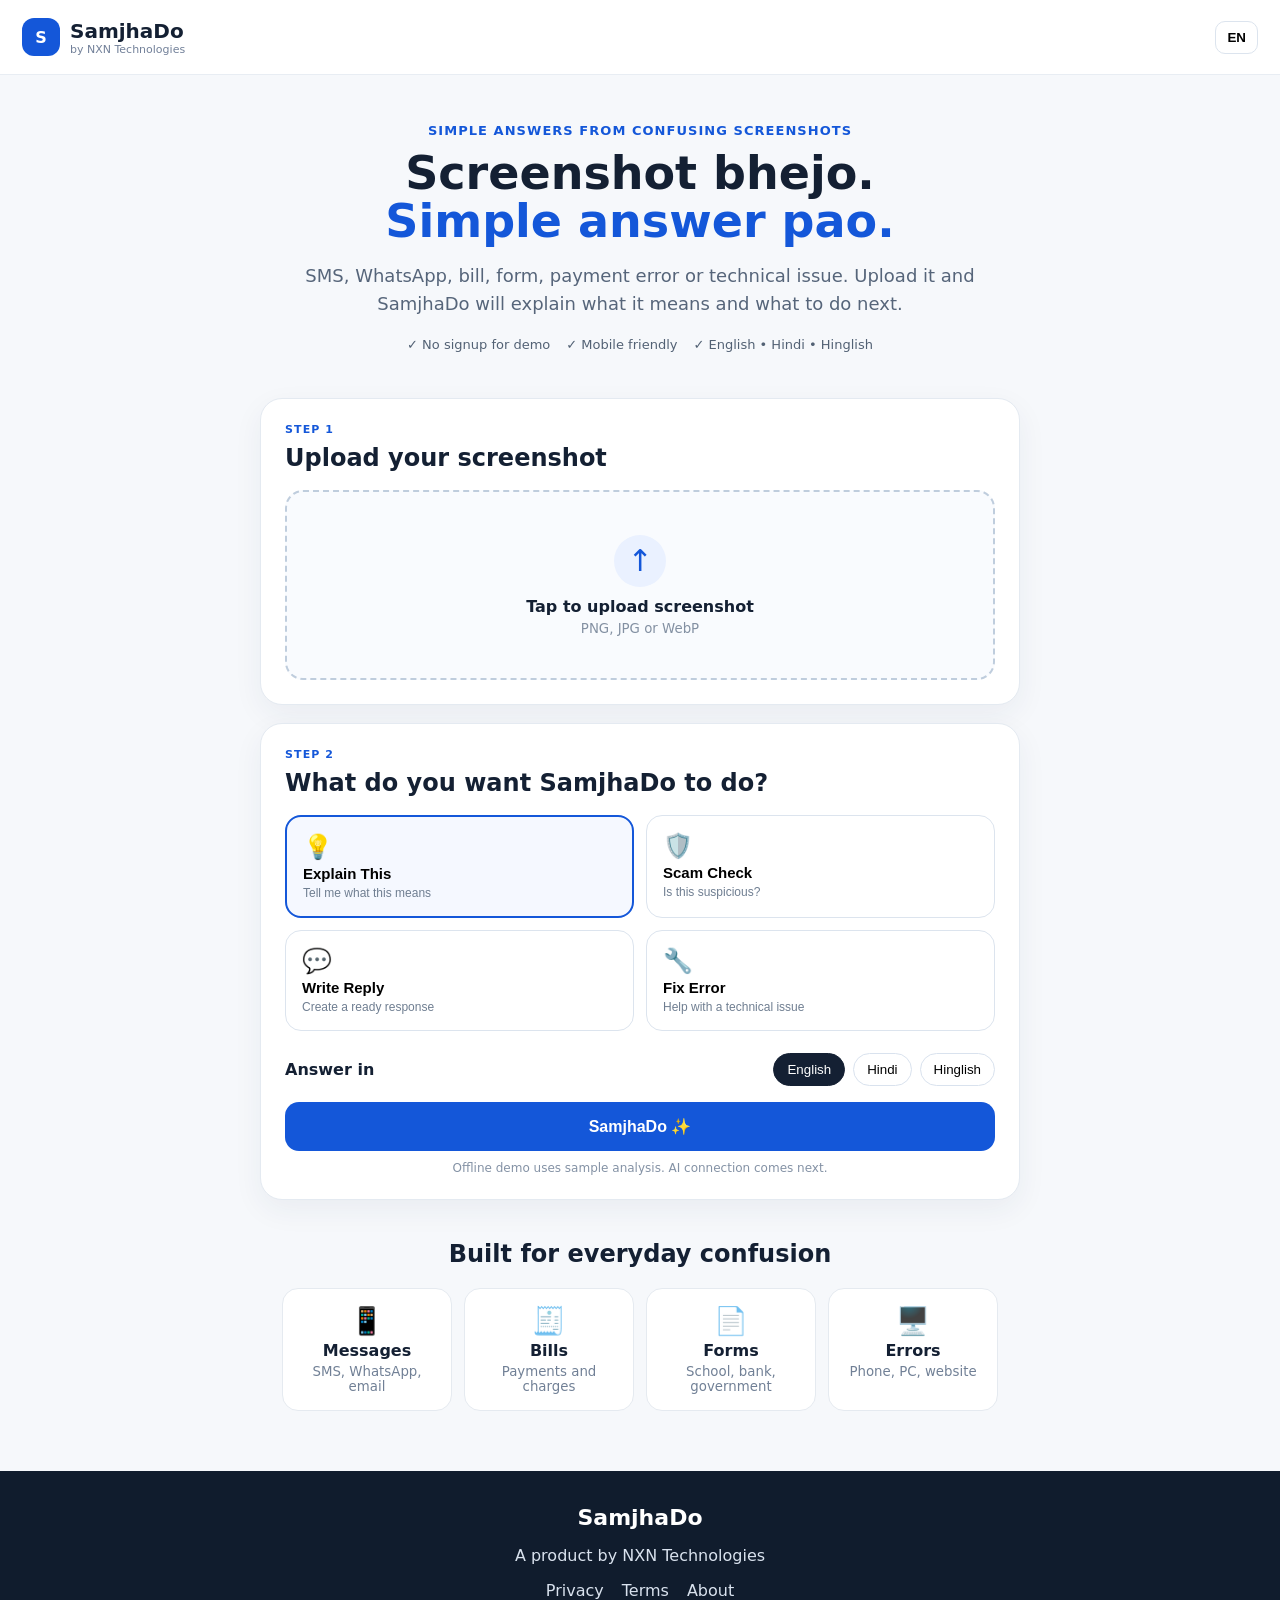
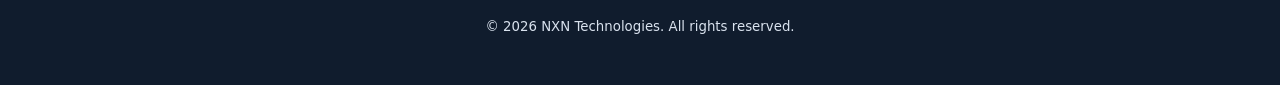
==== index.html @ 201b18c2 "Add files via upload" ====
<!DOCTYPE html>
<html lang="en">
<head>
  <meta charset="UTF-8" />
  <meta name="viewport" content="width=device-width, initial-scale=1.0" />
  <meta name="description" content="SamjhaDo - Upload a screenshot and get a simple explanation, scam check, reply, or error help." />
  <title>SamjhaDo | Screenshot bhejo. Simple answer pao.</title>
  <link rel="stylesheet" href="assets/css/style.css" />
</head>
<body>
  <header class="topbar">
    <div class="brand-wrap">
      <div class="logo-mark">S</div>
      <div>
        <div class="brand">SamjhaDo</div>
        <div class="tagline-mini">by NXN Technologies</div>
      </div>
    </div>
    <button id="languageBtn" class="ghost-btn" aria-label="Change language">EN</button>
  </header>

  <main>
    <section class="hero">
      <div class="eyebrow">Simple answers from confusing screenshots</div>
      <h1>Screenshot bhejo.<br><span>Simple answer pao.</span></h1>
      <p>SMS, WhatsApp, bill, form, payment error or technical issue. Upload it and SamjhaDo will explain what it means and what to do next.</p>

      <div class="trust-row">
        <span>✓ No signup for demo</span>
        <span>✓ Mobile friendly</span>
        <span>✓ English • Hindi • Hinglish</span>
      </div>
    </section>

    <section class="tool-card" id="uploadSection">
      <div class="step-label">STEP 1</div>
      <h2>Upload your screenshot</h2>

      <label class="upload-box" for="fileInput" id="dropZone">
        <input id="fileInput" type="file" accept="image/*" hidden />
        <div class="upload-icon">↑</div>
        <strong>Tap to upload screenshot</strong>
        <small>PNG, JPG or WebP</small>
      </label>

      <div id="previewWrap" class="preview-wrap hidden">
        <img id="imagePreview" alt="Uploaded screenshot preview" />
        <button id="removeImageBtn" class="text-btn">Remove image</button>
      </div>
    </section>

    <section class="tool-card">
      <div class="step-label">STEP 2</div>
      <h2>What do you want SamjhaDo to do?</h2>

      <div class="action-grid">
        <button class="action-card active" data-mode="explain">
          <span class="action-icon">💡</span>
          <span class="action-title">Explain This</span>
          <span class="action-desc">Tell me what this means</span>
        </button>

        <button class="action-card" data-mode="scam">
          <span class="action-icon">🛡️</span>
          <span class="action-title">Scam Check</span>
          <span class="action-desc">Is this suspicious?</span>
        </button>

        <button class="action-card" data-mode="reply">
          <span class="action-icon">💬</span>
          <span class="action-title">Write Reply</span>
          <span class="action-desc">Create a ready response</span>
        </button>

        <button class="action-card" data-mode="error">
          <span class="action-icon">🔧</span>
          <span class="action-title">Fix Error</span>
          <span class="action-desc">Help with a technical issue</span>
        </button>
      </div>

      <div class="language-choice">
        <span>Answer in</span>
        <div class="chip-row">
          <button class="chip active" data-lang="English">English</button>
          <button class="chip" data-lang="Hindi">Hindi</button>
          <button class="chip" data-lang="Hinglish">Hinglish</button>
        </div>
      </div>

      <button id="analyzeBtn" class="primary-btn">SamjhaDo ✨</button>
      <p class="demo-note">Offline demo uses sample analysis. AI connection comes next.</p>
    </section>

    <section id="resultSection" class="result-card hidden">
      <div class="result-top">
        <div>
          <div class="step-label">RESULT</div>
          <h2 id="resultHeading">Here’s what it means</h2>
        </div>
        <div id="riskBadge" class="risk-badge safe">LOW RISK</div>
      </div>

      <div class="result-block">
        <h3>What happened</h3>
        <p id="resultSummary"></p>
      </div>

      <div class="result-block">
        <h3>What you should do</h3>
        <ol id="resultSteps"></ol>
      </div>

      <div id="replyBlock" class="result-block">
        <h3>Ready reply</h3>
        <div class="reply-box">
          <p id="resultReply"></p>
          <button id="copyBtn" class="secondary-btn">Copy reply</button>
        </div>
      </div>

      <div class="paywall">
        <div>
          <strong>Full analysis unlock</strong>
          <p>Detailed explanation + action plan + reply</p>
        </div>
        <div class="price">₹9</div>
        <button id="unlockBtn" class="unlock-btn">Unlock</button>
      </div>

      <p class="privacy-note">For the live version, uploaded screenshots should be processed securely and not stored longer than needed.</p>
    </section>

    <section class="how-it-works">
      <h2>Built for everyday confusion</h2>
      <div class="use-grid">
        <div><span>📱</span><b>Messages</b><small>SMS, WhatsApp, email</small></div>
        <div><span>🧾</span><b>Bills</b><small>Payments and charges</small></div>
        <div><span>📄</span><b>Forms</b><small>School, bank, government</small></div>
        <div><span>🖥️</span><b>Errors</b><small>Phone, PC, website</small></div>
      </div>
    </section>
  </main>

  <footer>
    <div class="footer-brand">SamjhaDo</div>
    <p>A product by NXN Technologies</p>
    <div class="footer-links">
      <a href="privacy.html">Privacy</a>
      <a href="terms.html">Terms</a>
      <a href="about.html">About</a>
    </div>
    <small>© 2026 NXN Technologies. All rights reserved.</small>
  </footer>

  <div id="toast" class="toast">Copied</div>

  <script src="assets/js/app.js"></script>
</body>
</html>
---- assets/css/style.css ----
*{box-sizing:border-box}body{margin:0;font-family:Inter,ui-sans-serif,system-ui,-apple-system,BlinkMacSystemFont,"Segoe UI",sans-serif;background:#f6f8fb;color:#142033}.topbar{display:flex;justify-content:space-between;align-items:center;padding:18px 22px;background:#fff;border-bottom:1px solid #e8edf3;position:sticky;top:0;z-index:10}.brand-wrap{display:flex;gap:10px;align-items:center}.logo-mark{width:38px;height:38px;border-radius:12px;background:#1457d9;color:#fff;display:grid;place-items:center;font-weight:800}.brand{font-size:20px;font-weight:800}.tagline-mini{font-size:11px;color:#728099}.ghost-btn{border:1px solid #dce4ee;background:white;border-radius:10px;padding:8px 11px;font-weight:700}.hero{padding:48px 22px 28px;max-width:820px;margin:auto;text-align:center}.eyebrow{font-size:13px;font-weight:800;color:#1457d9;text-transform:uppercase;letter-spacing:.08em}.hero h1{font-size:46px;line-height:1.04;margin:12px 0 16px}.hero h1 span{color:#1457d9}.hero p{font-size:18px;line-height:1.6;color:#56657a;max-width:680px;margin:0 auto}.trust-row{display:flex;gap:16px;justify-content:center;flex-wrap:wrap;margin-top:18px;color:#526174;font-size:13px}.tool-card,.result-card{max-width:760px;margin:18px auto;padding:24px;background:#fff;border:1px solid #e4eaf1;border-radius:22px;box-shadow:0 10px 30px rgba(31,55,90,.06)}.step-label{font-size:11px;font-weight:900;color:#1457d9;letter-spacing:.1em}.tool-card h2,.result-card h2{margin:8px 0 18px;font-size:24px}.upload-box{display:flex;min-height:190px;border:2px dashed #bfcddd;border-radius:18px;align-items:center;justify-content:center;flex-direction:column;cursor:pointer;background:#f9fbfe;transition:.2s}.upload-box:hover{border-color:#1457d9;background:#f4f8ff}.upload-icon{font-size:30px;width:52px;height:52px;border-radius:50%;display:grid;place-items:center;background:#eaf1ff;color:#1457d9;margin-bottom:10px}.upload-box small{color:#8390a2;margin-top:5px}.preview-wrap{margin-top:16px;text-align:center}.preview-wrap img{max-width:100%;max-height:420px;border-radius:14px;border:1px solid #e2e8f0}.text-btn{border:0;background:transparent;color:#d33;padding:10px;cursor:pointer}.hidden{display:none!important}.action-grid{display:grid;grid-template-columns:repeat(2,1fr);gap:12px}.action-card{display:flex;flex-direction:column;align-items:flex-start;gap:4px;padding:16px;border:1px solid #dce4ee;border-radius:16px;background:#fff;cursor:pointer;text-align:left}.action-card.active{border:2px solid #1457d9;background:#f5f8ff}.action-icon{font-size:24px}.action-title{font-weight:800;font-size:15px}.action-desc{font-size:12px;color:#6f7e91}.language-choice{display:flex;justify-content:space-between;align-items:center;gap:10px;margin:22px 0 16px;flex-wrap:wrap}.language-choice>span{font-weight:700}.chip-row{display:flex;gap:8px;flex-wrap:wrap}.chip{padding:8px 13px;border-radius:999px;border:1px solid #d9e2ee;background:#fff;cursor:pointer}.chip.active{background:#142033;color:#fff;border-color:#142033}.primary-btn{width:100%;padding:15px;border:0;border-radius:14px;background:#1457d9;color:#fff;font-weight:800;font-size:16px;cursor:pointer}.primary-btn:disabled{opacity:.5}.demo-note{text-align:center;color:#8492a5;font-size:12px;margin:10px 0 0}.result-top{display:flex;justify-content:space-between;gap:14px;align-items:flex-start}.risk-badge{padding:7px 10px;border-radius:999px;font-size:11px;font-weight:900}.risk-badge.safe{background:#eaf8ef;color:#21733c}.risk-badge.warn{background:#fff5de;color:#8b6200}.risk-badge.danger{background:#ffe9e9;color:#a12b2b}.result-block{padding:17px 0;border-top:1px solid #edf1f5}.result-block h3{margin:0 0 8px}.result-block p,.result-block li{color:#526174;line-height:1.55}.reply-box{background:#f7f9fc;border-radius:14px;padding:14px}.secondary-btn{padding:9px 12px;border:1px solid #ccd6e2;border-radius:10px;background:white;font-weight:700;cursor:pointer}.paywall{display:grid;grid-template-columns:1fr auto auto;gap:12px;align-items:center;background:#101c2d;color:white;padding:16px;border-radius:16px;margin-top:10px}.paywall p{margin:2px 0 0;color:#acb8c7;font-size:12px}.price{font-weight:900;font-size:22px}.unlock-btn{border:0;border-radius:10px;padding:10px 14px;background:#ffd65a;color:#142033;font-weight:900;cursor:pointer}.privacy-note{font-size:11px;color:#8492a5;margin-top:12px}.how-it-works{max-width:760px;margin:40px auto 60px;padding:0 22px;text-align:center}.use-grid{display:grid;grid-template-columns:repeat(4,1fr);gap:12px}.use-grid div{background:#fff;border:1px solid #e5eaf0;border-radius:16px;padding:16px;display:flex;flex-direction:column;gap:4px}.use-grid span{font-size:27px}.use-grid small{color:#718096}footer{text-align:center;padding:34px 20px 50px;background:#101c2d;color:#d9e2ee}.footer-brand{font-size:22px;font-weight:900;color:#fff}.footer-links{display:flex;justify-content:center;gap:18px;margin:16px 0}.footer-links a{color:#d9e2ee;text-decoration:none}.toast{position:fixed;left:50%;bottom:28px;transform:translateX(-50%);background:#142033;color:#fff;padding:10px 18px;border-radius:10px;opacity:0;pointer-events:none;transition:.25s}.toast.show{opacity:1}@media(max-width:640px){.hero{padding-top:34px}.hero h1{font-size:36px}.hero p{font-size:16px}.tool-card,.result-card{margin:12px 12px;padding:18px}.action-grid{grid-template-columns:1fr}.use-grid{grid-template-columns:repeat(2,1fr)}.paywall{grid-template-columns:1fr auto}.unlock-btn{grid-column:1/-1}.result-top{flex-direction:column}.topbar{padding:14px 16px}}
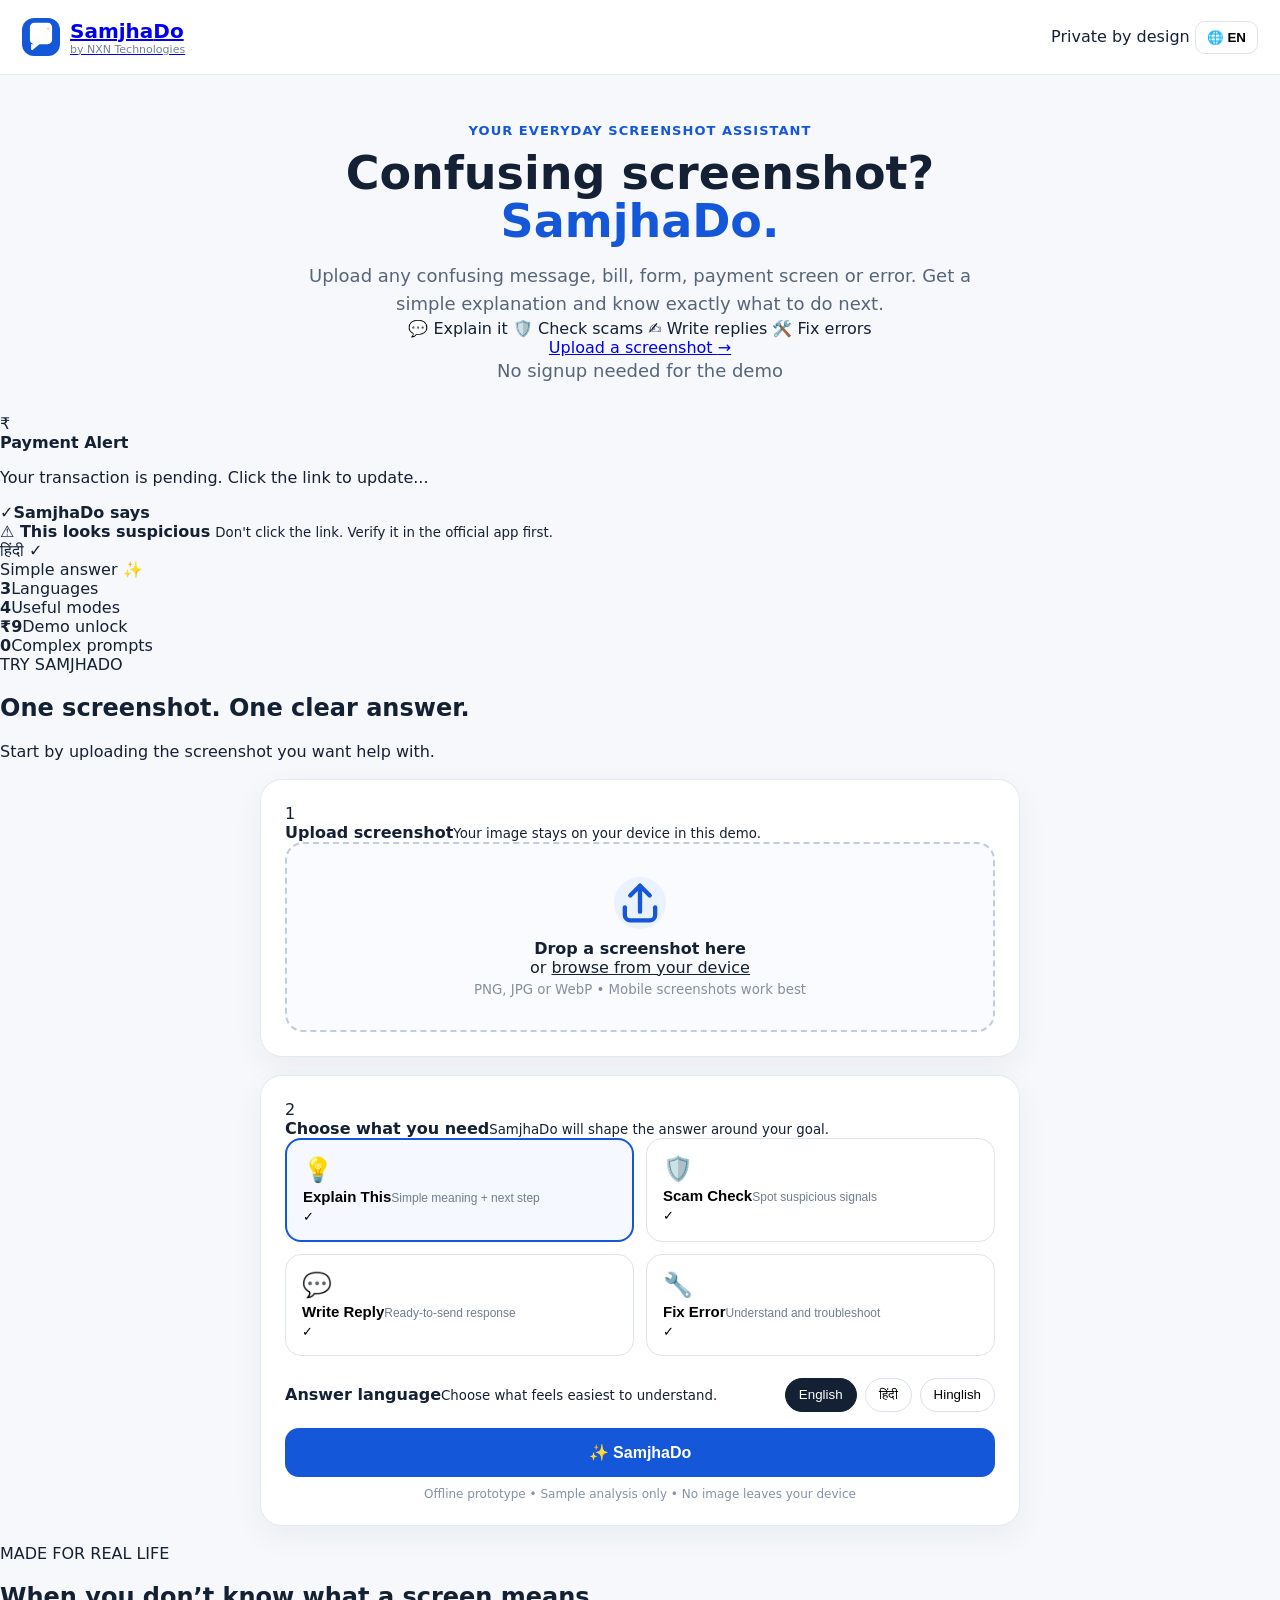
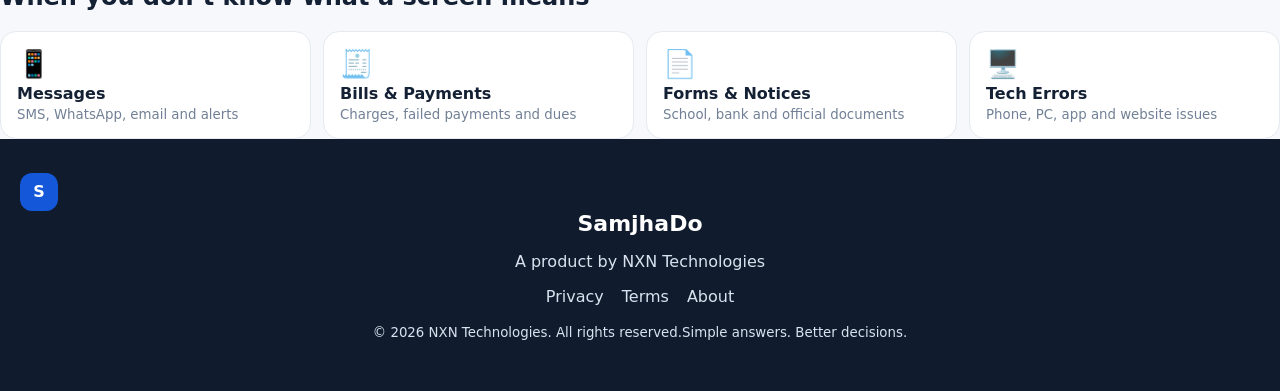
==== commit e6dbc467: "Add files via upload" ====
--- a/index.html
+++ b/index.html
@@ -4,98 +4,158 @@
   <meta charset="UTF-8" />
   <meta name="viewport" content="width=device-width, initial-scale=1.0" />
   <meta name="description" content="SamjhaDo - Upload a screenshot and get a simple explanation, scam check, reply, or error help." />
-  <title>SamjhaDo | Screenshot bhejo. Simple answer pao.</title>
+  <title>SamjhaDo | Screenshot bhejo. Samajh jao.</title>
   <link rel="stylesheet" href="assets/css/style.css" />
 </head>
 <body>
+  <div class="page-glow glow-one"></div>
+  <div class="page-glow glow-two"></div>
+
   <header class="topbar">
-    <div class="brand-wrap">
-      <div class="logo-mark">S</div>
-      <div>
-        <div class="brand">SamjhaDo</div>
+    <a class="brand-wrap" href="index.html" aria-label="SamjhaDo home">
+      <div class="logo-mark" aria-hidden="true">
+        <svg viewBox="0 0 48 48" fill="none" xmlns="http://www.w3.org/2000/svg">
+          <path d="M10 11.5C10 8.46 12.46 6 15.5 6h17C35.54 6 38 8.46 38 11.5v16c0 3.04-2.46 5.5-5.5 5.5H22l-8.3 7.1c-.9.77-2.3.13-2.3-1.06V33H15.5A5.5 5.5 0 0 1 10 27.5v-16Z" fill="currentColor"/>
+          <path d="M19 14.5h10M19 20h7.5M19 25.5h4.5" stroke="white" stroke-width="2.6" stroke-linecap="round"/>
+          <path d="M33 11l.7 1.8L35.5 13.5l-1.8.7L33 16l-.7-1.8-1.8-.7 1.8-.7L33 11Z" fill="#FFD45A"/>
+        </svg>
+      </div>
+      <div class="brand-copy">
+        <div class="brand">Samjha<span>Do</span></div>
         <div class="tagline-mini">by NXN Technologies</div>
       </div>
+    </a>
+
+    <div class="header-actions">
+      <span class="header-trust">Private by design</span>
+      <button id="languageBtn" class="ghost-btn" aria-label="Change language">
+        <span>🌐</span> EN
+      </button>
     </div>
-    <button id="languageBtn" class="ghost-btn" aria-label="Change language">EN</button>
   </header>
 
   <main>
-    <section class="hero">
-      <div class="eyebrow">Simple answers from confusing screenshots</div>
-      <h1>Screenshot bhejo.<br><span>Simple answer pao.</span></h1>
-      <p>SMS, WhatsApp, bill, form, payment error or technical issue. Upload it and SamjhaDo will explain what it means and what to do next.</p>
-
-      <div class="trust-row">
-        <span>✓ No signup for demo</span>
-        <span>✓ Mobile friendly</span>
-        <span>✓ English • Hindi • Hinglish</span>
-      </div>
-    </section>
-
-    <section class="tool-card" id="uploadSection">
-      <div class="step-label">STEP 1</div>
-      <h2>Upload your screenshot</h2>
-
-      <label class="upload-box" for="fileInput" id="dropZone">
-        <input id="fileInput" type="file" accept="image/*" hidden />
-        <div class="upload-icon">↑</div>
-        <strong>Tap to upload screenshot</strong>
-        <small>PNG, JPG or WebP</small>
-      </label>
-
-      <div id="previewWrap" class="preview-wrap hidden">
-        <img id="imagePreview" alt="Uploaded screenshot preview" />
-        <button id="removeImageBtn" class="text-btn">Remove image</button>
-      </div>
-    </section>
-
-    <section class="tool-card">
-      <div class="step-label">STEP 2</div>
-      <h2>What do you want SamjhaDo to do?</h2>
-
-      <div class="action-grid">
-        <button class="action-card active" data-mode="explain">
-          <span class="action-icon">💡</span>
-          <span class="action-title">Explain This</span>
-          <span class="action-desc">Tell me what this means</span>
-        </button>
-
-        <button class="action-card" data-mode="scam">
-          <span class="action-icon">🛡️</span>
-          <span class="action-title">Scam Check</span>
-          <span class="action-desc">Is this suspicious?</span>
-        </button>
-
-        <button class="action-card" data-mode="reply">
-          <span class="action-icon">💬</span>
-          <span class="action-title">Write Reply</span>
-          <span class="action-desc">Create a ready response</span>
-        </button>
-
-        <button class="action-card" data-mode="error">
-          <span class="action-icon">🔧</span>
-          <span class="action-title">Fix Error</span>
-          <span class="action-desc">Help with a technical issue</span>
-        </button>
-      </div>
-
-      <div class="language-choice">
-        <span>Answer in</span>
-        <div class="chip-row">
-          <button class="chip active" data-lang="English">English</button>
-          <button class="chip" data-lang="Hindi">Hindi</button>
-          <button class="chip" data-lang="Hinglish">Hinglish</button>
-        </div>
-      </div>
-
-      <button id="analyzeBtn" class="primary-btn">SamjhaDo ✨</button>
-      <p class="demo-note">Offline demo uses sample analysis. AI connection comes next.</p>
+    <section class="hero-shell">
+      <div class="hero">
+        <div class="eyebrow"><span class="pulse-dot"></span> Your everyday screenshot assistant</div>
+        <h1>Confusing screenshot?<br><span>SamjhaDo.</span></h1>
+        <p class="hero-lead">Upload any confusing message, bill, form, payment screen or error. Get a simple explanation and know exactly what to do next.</p>
+
+        <div class="hero-pills">
+          <span>💬 Explain it</span>
+          <span>🛡️ Check scams</span>
+          <span>✍️ Write replies</span>
+          <span>🛠️ Fix errors</span>
+        </div>
+
+        <a class="hero-cta" href="#uploadSection">Upload a screenshot <span>→</span></a>
+        <p class="hero-note">No signup needed for the demo</p>
+      </div>
+
+      <div class="hero-demo" aria-hidden="true">
+        <div class="phone-card">
+          <div class="phone-bar"><span></span><span></span></div>
+          <div class="mock-message">
+            <div class="mock-avatar">₹</div>
+            <div>
+              <b>Payment Alert</b>
+              <p>Your transaction is pending. Click the link to update...</p>
+            </div>
+          </div>
+          <div class="scan-line"></div>
+          <div class="mock-result">
+            <div class="mock-result-top"><span class="shield-icon">✓</span><b>SamjhaDo says</b></div>
+            <strong>⚠️ This looks suspicious</strong>
+            <small>Don't click the link. Verify it in the official app first.</small>
+          </div>
+        </div>
+        <div class="floating-card float-one">हिंदी ✓</div>
+        <div class="floating-card float-two">Simple answer ✨</div>
+      </div>
+    </section>
+
+    <section class="trust-strip">
+      <div><strong>3</strong><span>Languages</span></div>
+      <div><strong>4</strong><span>Useful modes</span></div>
+      <div><strong>₹9</strong><span>Demo unlock</span></div>
+      <div><strong>0</strong><span>Complex prompts</span></div>
+    </section>
+
+    <section class="workspace" id="uploadSection">
+      <div class="workspace-heading">
+        <span class="section-kicker">TRY SAMJHADO</span>
+        <h2>One screenshot. One clear answer.</h2>
+        <p>Start by uploading the screenshot you want help with.</p>
+      </div>
+
+      <section class="tool-card upload-card">
+        <div class="card-step"><span>1</span><div><b>Upload screenshot</b><small>Your image stays on your device in this demo.</small></div></div>
+
+        <label class="upload-box" for="fileInput" id="dropZone">
+          <input id="fileInput" type="file" accept="image/*" hidden />
+          <div class="upload-icon">
+            <svg viewBox="0 0 24 24" fill="none" xmlns="http://www.w3.org/2000/svg">
+              <path d="M12 16V4m0 0L7.5 8.5M12 4l4.5 4.5M5 14v3.5A2.5 2.5 0 0 0 7.5 20h9a2.5 2.5 0 0 0 2.5-2.5V14" stroke="currentColor" stroke-width="2" stroke-linecap="round" stroke-linejoin="round"/>
+            </svg>
+          </div>
+          <strong>Drop a screenshot here</strong>
+          <span>or <u>browse from your device</u></span>
+          <small>PNG, JPG or WebP • Mobile screenshots work best</small>
+        </label>
+
+        <div id="previewWrap" class="preview-wrap hidden">
+          <img id="imagePreview" alt="Uploaded screenshot preview" />
+          <button id="removeImageBtn" class="text-btn">Remove image</button>
+        </div>
+      </section>
+
+      <section class="tool-card action-panel">
+        <div class="card-step"><span>2</span><div><b>Choose what you need</b><small>SamjhaDo will shape the answer around your goal.</small></div></div>
+
+        <div class="action-grid">
+          <button class="action-card active" data-mode="explain">
+            <span class="action-icon icon-blue">💡</span>
+            <span class="action-copy"><span class="action-title">Explain This</span><span class="action-desc">Simple meaning + next step</span></span>
+            <span class="choice-tick">✓</span>
+          </button>
+
+          <button class="action-card" data-mode="scam">
+            <span class="action-icon icon-red">🛡️</span>
+            <span class="action-copy"><span class="action-title">Scam Check</span><span class="action-desc">Spot suspicious signals</span></span>
+            <span class="choice-tick">✓</span>
+          </button>
+
+          <button class="action-card" data-mode="reply">
+            <span class="action-icon icon-green">💬</span>
+            <span class="action-copy"><span class="action-title">Write Reply</span><span class="action-desc">Ready-to-send response</span></span>
+            <span class="choice-tick">✓</span>
+          </button>
+
+          <button class="action-card" data-mode="error">
+            <span class="action-icon icon-purple">🔧</span>
+            <span class="action-copy"><span class="action-title">Fix Error</span><span class="action-desc">Understand and troubleshoot</span></span>
+            <span class="choice-tick">✓</span>
+          </button>
+        </div>
+
+        <div class="language-choice">
+          <div><b>Answer language</b><small>Choose what feels easiest to understand.</small></div>
+          <div class="chip-row">
+            <button class="chip active" data-lang="English">English</button>
+            <button class="chip" data-lang="Hindi">हिंदी</button>
+            <button class="chip" data-lang="Hinglish">Hinglish</button>
+          </div>
+        </div>
+
+        <button id="analyzeBtn" class="primary-btn"><span>✨</span> SamjhaDo</button>
+        <p class="demo-note">Offline prototype • Sample analysis only • No image leaves your device</p>
+      </section>
     </section>
 
     <section id="resultSection" class="result-card hidden">
       <div class="result-top">
         <div>
-          <div class="step-label">RESULT</div>
+          <div class="step-label">YOUR RESULT</div>
           <h2 id="resultHeading">Here’s what it means</h2>
         </div>
         <div id="riskBadge" class="risk-badge safe">LOW RISK</div>
@@ -120,41 +180,39 @@
       </div>
 
       <div class="paywall">
-        <div>
-          <strong>Full analysis unlock</strong>
-          <p>Detailed explanation + action plan + reply</p>
-        </div>
+        <div><strong>Unlock full analysis</strong><p>Detailed explanation + action plan + ready reply</p></div>
         <div class="price">₹9</div>
         <button id="unlockBtn" class="unlock-btn">Unlock</button>
       </div>
-
-      <p class="privacy-note">For the live version, uploaded screenshots should be processed securely and not stored longer than needed.</p>
-    </section>
-
-    <section class="how-it-works">
-      <h2>Built for everyday confusion</h2>
+      <p class="privacy-note">For the live version, screenshots should be processed securely and deleted as soon as they are no longer needed.</p>
+    </section>
+
+    <section class="use-section">
+      <div class="workspace-heading compact">
+        <span class="section-kicker">MADE FOR REAL LIFE</span>
+        <h2>When you don’t know what a screen means</h2>
+      </div>
       <div class="use-grid">
-        <div><span>📱</span><b>Messages</b><small>SMS, WhatsApp, email</small></div>
-        <div><span>🧾</span><b>Bills</b><small>Payments and charges</small></div>
-        <div><span>📄</span><b>Forms</b><small>School, bank, government</small></div>
-        <div><span>🖥️</span><b>Errors</b><small>Phone, PC, website</small></div>
+        <div class="use-card"><span class="use-emoji">📱</span><b>Messages</b><small>SMS, WhatsApp, email and alerts</small></div>
+        <div class="use-card"><span class="use-emoji">🧾</span><b>Bills & Payments</b><small>Charges, failed payments and dues</small></div>
+        <div class="use-card"><span class="use-emoji">📄</span><b>Forms & Notices</b><small>School, bank and official documents</small></div>
+        <div class="use-card"><span class="use-emoji">🖥️</span><b>Tech Errors</b><small>Phone, PC, app and website issues</small></div>
       </div>
     </section>
   </main>
 
   <footer>
-    <div class="footer-brand">SamjhaDo</div>
-    <p>A product by NXN Technologies</p>
-    <div class="footer-links">
-      <a href="privacy.html">Privacy</a>
-      <a href="terms.html">Terms</a>
-      <a href="about.html">About</a>
+    <div class="footer-inner">
+      <div class="footer-brand-wrap">
+        <div class="logo-mark small">S</div>
+        <div><div class="footer-brand">SamjhaDo</div><p>A product by NXN Technologies</p></div>
+      </div>
+      <div class="footer-links"><a href="privacy.html">Privacy</a><a href="terms.html">Terms</a><a href="about.html">About</a></div>
     </div>
-    <small>© 2026 NXN Technologies. All rights reserved.</small>
+    <div class="footer-bottom"><small>© 2026 NXN Technologies. All rights reserved.</small><small>Simple answers. Better decisions.</small></div>
   </footer>
 
   <div id="toast" class="toast">Copied</div>
-
   <script src="assets/js/app.js"></script>
 </body>
 </html>
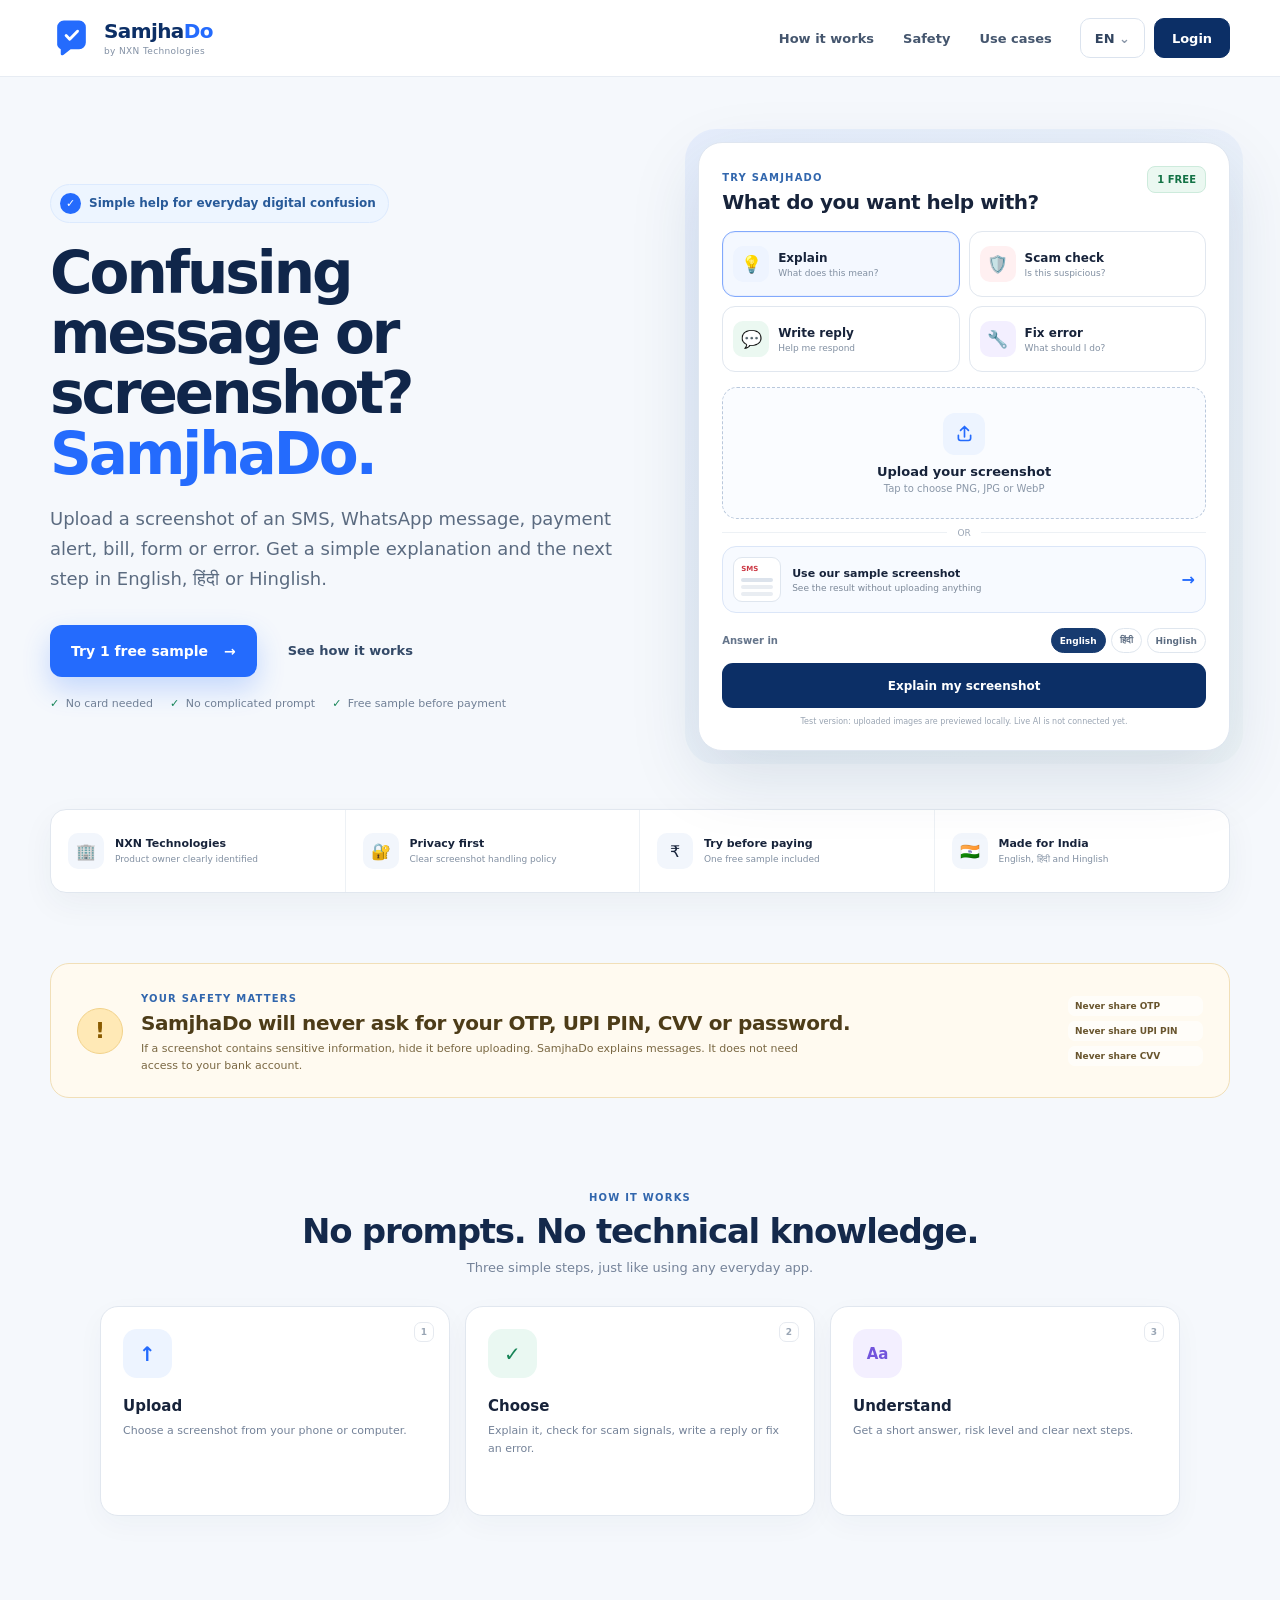
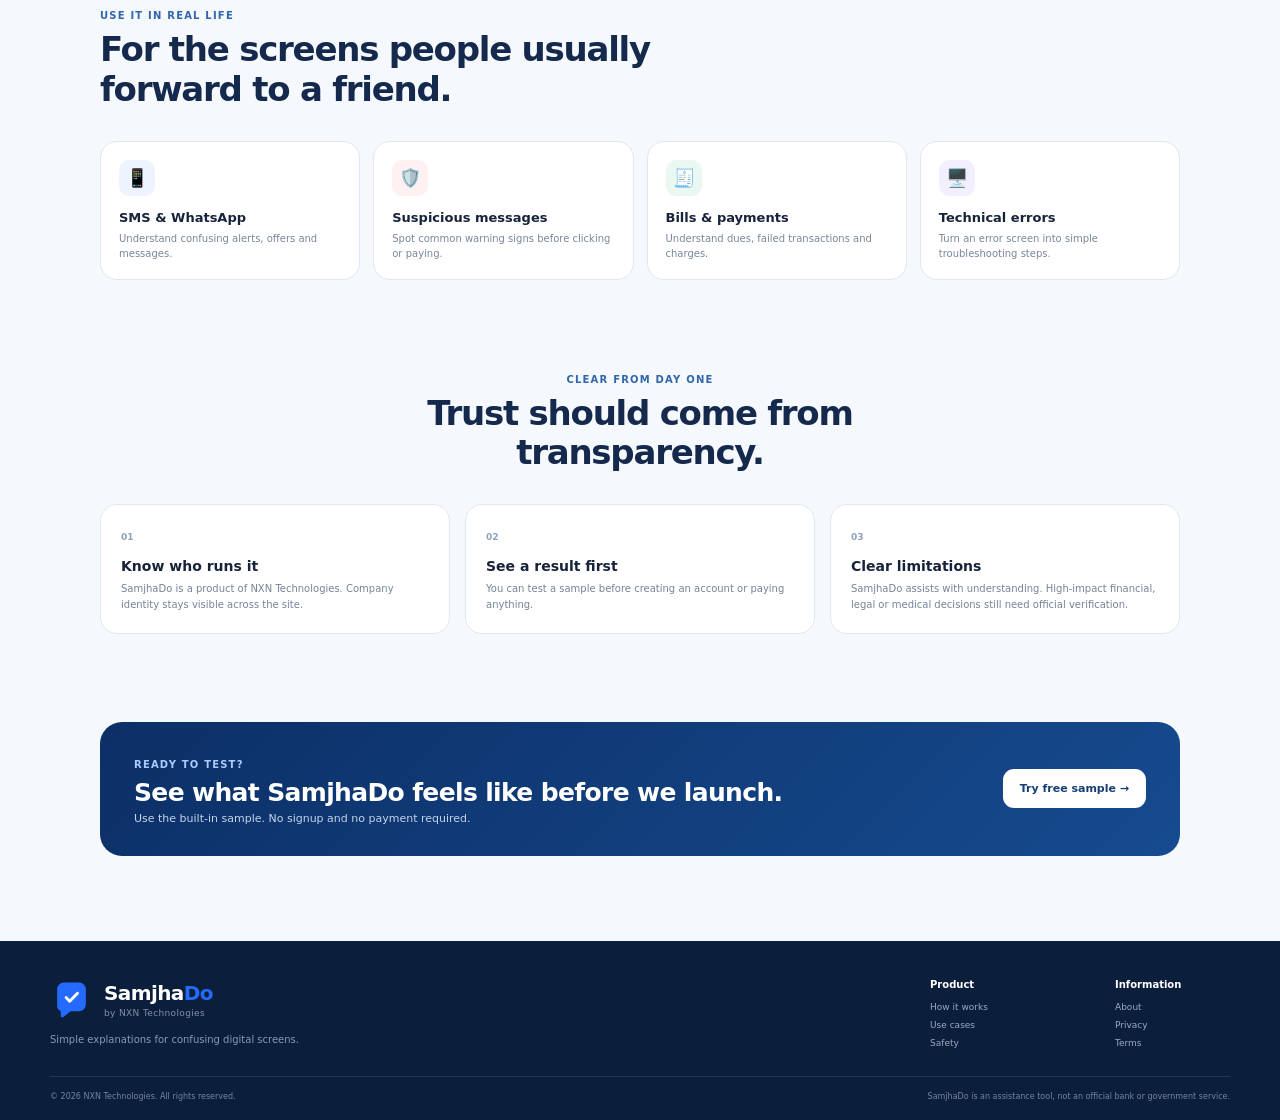
==== commit 7f446585: "Add files via upload" ====
--- a/index.html
+++ b/index.html
@@ -3,214 +3,415 @@
 <head>
   <meta charset="UTF-8" />
   <meta name="viewport" content="width=device-width, initial-scale=1.0" />
-  <meta name="description" content="SamjhaDo - Upload a screenshot and get a simple explanation, scam check, reply, or error help." />
-  <title>SamjhaDo | Screenshot bhejo. Samajh jao.</title>
+  <meta name="description" content="SamjhaDo helps you understand confusing screenshots, messages, payment alerts, bills, forms and technical errors in simple language." />
+  <meta name="theme-color" content="#0c2f66" />
+  <title>SamjhaDo | Screenshot bhejo. Simple answer pao.</title>
   <link rel="stylesheet" href="assets/css/style.css" />
 </head>
+
 <body>
-  <div class="page-glow glow-one"></div>
-  <div class="page-glow glow-two"></div>
-
-  <header class="topbar">
-    <a class="brand-wrap" href="index.html" aria-label="SamjhaDo home">
-      <div class="logo-mark" aria-hidden="true">
-        <svg viewBox="0 0 48 48" fill="none" xmlns="http://www.w3.org/2000/svg">
-          <path d="M10 11.5C10 8.46 12.46 6 15.5 6h17C35.54 6 38 8.46 38 11.5v16c0 3.04-2.46 5.5-5.5 5.5H22l-8.3 7.1c-.9.77-2.3.13-2.3-1.06V33H15.5A5.5 5.5 0 0 1 10 27.5v-16Z" fill="currentColor"/>
-          <path d="M19 14.5h10M19 20h7.5M19 25.5h4.5" stroke="white" stroke-width="2.6" stroke-linecap="round"/>
-          <path d="M33 11l.7 1.8L35.5 13.5l-1.8.7L33 16l-.7-1.8-1.8-.7 1.8-.7L33 11Z" fill="#FFD45A"/>
-        </svg>
-      </div>
-      <div class="brand-copy">
-        <div class="brand">Samjha<span>Do</span></div>
-        <div class="tagline-mini">by NXN Technologies</div>
-      </div>
-    </a>
-
-    <div class="header-actions">
-      <span class="header-trust">Private by design</span>
-      <button id="languageBtn" class="ghost-btn" aria-label="Change language">
-        <span>🌐</span> EN
-      </button>
+  <header class="site-header">
+    <div class="nav-wrap">
+      <a href="index.html" class="brand" aria-label="SamjhaDo home">
+        <span class="brand-icon" aria-hidden="true">
+          <svg viewBox="0 0 48 48" role="img">
+            <path d="M8 11.5A7.5 7.5 0 0 1 15.5 4h17A7.5 7.5 0 0 1 40 11.5v17a7.5 7.5 0 0 1-7.5 7.5H23l-8.1 6.3c-1.15.9-2.9.08-2.9-1.38V36A7.5 7.5 0 0 1 8 28.5v-17Z"/>
+            <path class="brand-check" d="m18 20.7 4 4.1 8.7-9"/>
+          </svg>
+        </span>
+        <span class="brand-text">
+          <strong>Samjha<span>Do</span></strong>
+          <small>by NXN Technologies</small>
+        </span>
+      </a>
+
+      <nav class="desktop-nav" aria-label="Primary navigation">
+        <a href="#how">How it works</a>
+        <a href="#safety">Safety</a>
+        <a href="#use-cases">Use cases</a>
+      </nav>
+
+      <div class="nav-actions">
+        <button class="language-btn" type="button" id="languageBtn">EN <span>⌄</span></button>
+        <button class="login-btn" type="button" id="loginBtn">Login</button>
+      </div>
     </div>
   </header>
 
   <main>
-    <section class="hero-shell">
-      <div class="hero">
-        <div class="eyebrow"><span class="pulse-dot"></span> Your everyday screenshot assistant</div>
-        <h1>Confusing screenshot?<br><span>SamjhaDo.</span></h1>
-        <p class="hero-lead">Upload any confusing message, bill, form, payment screen or error. Get a simple explanation and know exactly what to do next.</p>
-
-        <div class="hero-pills">
-          <span>💬 Explain it</span>
-          <span>🛡️ Check scams</span>
-          <span>✍️ Write replies</span>
-          <span>🛠️ Fix errors</span>
-        </div>
-
-        <a class="hero-cta" href="#uploadSection">Upload a screenshot <span>→</span></a>
-        <p class="hero-note">No signup needed for the demo</p>
-      </div>
-
-      <div class="hero-demo" aria-hidden="true">
-        <div class="phone-card">
-          <div class="phone-bar"><span></span><span></span></div>
-          <div class="mock-message">
-            <div class="mock-avatar">₹</div>
+    <section class="hero">
+      <div class="hero-copy">
+        <div class="trust-kicker">
+          <span class="verified-dot">✓</span>
+          Simple help for everyday digital confusion
+        </div>
+
+        <h1>
+          Confusing message or screenshot?
+          <span>SamjhaDo.</span>
+        </h1>
+
+        <p class="hero-lead">
+          Upload a screenshot of an SMS, WhatsApp message, payment alert, bill, form or error.
+          Get a simple explanation and the next step in English, हिंदी or Hinglish.
+        </p>
+
+        <div class="hero-actions">
+          <button class="primary-cta" id="heroTryBtn" type="button">
+            Try 1 free sample
+            <span>→</span>
+          </button>
+          <a class="secondary-cta" href="#how">See how it works</a>
+        </div>
+
+        <div class="hero-assurances">
+          <span><b>✓</b> No card needed</span>
+          <span><b>✓</b> No complicated prompt</span>
+          <span><b>✓</b> Free sample before payment</span>
+        </div>
+      </div>
+
+      <div class="hero-product-card" id="quickTry">
+        <div class="product-card-head">
+          <div>
+            <span class="mini-label">TRY SAMJHADO</span>
+            <h2>What do you want help with?</h2>
+          </div>
+          <span class="free-badge">1 FREE</span>
+        </div>
+
+        <div class="quick-modes">
+          <button class="quick-mode active" data-mode="explain" type="button">
+            <span class="mode-icon blue">💡</span>
+            <span><b>Explain</b><small>What does this mean?</small></span>
+          </button>
+          <button class="quick-mode" data-mode="scam" type="button">
+            <span class="mode-icon red">🛡️</span>
+            <span><b>Scam check</b><small>Is this suspicious?</small></span>
+          </button>
+          <button class="quick-mode" data-mode="reply" type="button">
+            <span class="mode-icon green">💬</span>
+            <span><b>Write reply</b><small>Help me respond</small></span>
+          </button>
+          <button class="quick-mode" data-mode="error" type="button">
+            <span class="mode-icon purple">🔧</span>
+            <span><b>Fix error</b><small>What should I do?</small></span>
+          </button>
+        </div>
+
+        <label class="upload-drop" for="fileInput" id="dropZone">
+          <input id="fileInput" type="file" accept="image/png,image/jpeg,image/webp" hidden />
+          <span class="upload-circle">
+            <svg viewBox="0 0 24 24">
+              <path d="M12 16V4m0 0L7.5 8.5M12 4l4.5 4.5M5 14v3.5A2.5 2.5 0 0 0 7.5 20h9a2.5 2.5 0 0 0 2.5-2.5V14"/>
+            </svg>
+          </span>
+          <strong>Upload your screenshot</strong>
+          <span>Tap to choose PNG, JPG or WebP</span>
+        </label>
+
+        <div id="previewWrap" class="image-preview hidden">
+          <img id="imagePreview" alt="Screenshot preview" />
+          <button id="removeImageBtn" type="button">Remove</button>
+        </div>
+
+        <div class="or-line"><span>OR</span></div>
+
+        <button id="sampleBtn" class="sample-button" type="button">
+          <span class="sample-thumb">
+            <span class="sample-bank">SMS</span>
+            <span class="sample-lines"></span>
+          </span>
+          <span class="sample-copy">
+            <b>Use our sample screenshot</b>
+            <small>See the result without uploading anything</small>
+          </span>
+          <span class="sample-arrow">→</span>
+        </button>
+
+        <div class="language-row">
+          <span>Answer in</span>
+          <div class="language-chips">
+            <button class="lang-chip active" data-lang="English" type="button">English</button>
+            <button class="lang-chip" data-lang="Hindi" type="button">हिंदी</button>
+            <button class="lang-chip" data-lang="Hinglish" type="button">Hinglish</button>
+          </div>
+        </div>
+
+        <button id="analyzeBtn" class="analyze-button" type="button">Explain my screenshot</button>
+        <p class="prototype-note">Test version: uploaded images are previewed locally. Live AI is not connected yet.</p>
+      </div>
+    </section>
+
+    <section class="confidence-bar" aria-label="Product assurances">
+      <div class="confidence-item">
+        <span class="confidence-icon">🏢</span>
+        <div><b>NXN Technologies</b><small>Product owner clearly identified</small></div>
+      </div>
+      <div class="confidence-item">
+        <span class="confidence-icon">🔐</span>
+        <div><b>Privacy first</b><small>Clear screenshot handling policy</small></div>
+      </div>
+      <div class="confidence-item">
+        <span class="confidence-icon">₹</span>
+        <div><b>Try before paying</b><small>One free sample included</small></div>
+      </div>
+      <div class="confidence-item">
+        <span class="confidence-icon">🇮🇳</span>
+        <div><b>Made for India</b><small>English, हिंदी and Hinglish</small></div>
+      </div>
+    </section>
+
+    <section class="safety-banner" id="safety">
+      <div class="safety-icon">!</div>
+      <div class="safety-copy">
+        <span class="section-label">YOUR SAFETY MATTERS</span>
+        <h2>SamjhaDo will never ask for your OTP, UPI PIN, CVV or password.</h2>
+        <p>
+          If a screenshot contains sensitive information, hide it before uploading.
+          SamjhaDo explains messages. It does not need access to your bank account.
+        </p>
+      </div>
+      <div class="safe-list">
+        <span>Never share OTP</span>
+        <span>Never share UPI PIN</span>
+        <span>Never share CVV</span>
+      </div>
+    </section>
+
+    <section class="how-section" id="how">
+      <div class="section-heading">
+        <span class="section-label">HOW IT WORKS</span>
+        <h2>No prompts. No technical knowledge.</h2>
+        <p>Three simple steps, just like using any everyday app.</p>
+      </div>
+
+      <div class="steps-grid">
+        <article class="step-card">
+          <span class="step-number">1</span>
+          <div class="step-visual upload-visual">↑</div>
+          <h3>Upload</h3>
+          <p>Choose a screenshot from your phone or computer.</p>
+        </article>
+        <article class="step-card">
+          <span class="step-number">2</span>
+          <div class="step-visual choose-visual">✓</div>
+          <h3>Choose</h3>
+          <p>Explain it, check for scam signals, write a reply or fix an error.</p>
+        </article>
+        <article class="step-card">
+          <span class="step-number">3</span>
+          <div class="step-visual answer-visual">Aa</div>
+          <h3>Understand</h3>
+          <p>Get a short answer, risk level and clear next steps.</p>
+        </article>
+      </div>
+    </section>
+
+    <section class="use-section" id="use-cases">
+      <div class="section-heading left">
+        <span class="section-label">USE IT IN REAL LIFE</span>
+        <h2>For the screens people usually forward to a friend.</h2>
+      </div>
+
+      <div class="use-grid">
+        <article class="use-card">
+          <span class="use-icon blue">📱</span>
+          <h3>SMS & WhatsApp</h3>
+          <p>Understand confusing alerts, offers and messages.</p>
+        </article>
+        <article class="use-card">
+          <span class="use-icon red">🛡️</span>
+          <h3>Suspicious messages</h3>
+          <p>Spot common warning signs before clicking or paying.</p>
+        </article>
+        <article class="use-card">
+          <span class="use-icon green">🧾</span>
+          <h3>Bills & payments</h3>
+          <p>Understand dues, failed transactions and charges.</p>
+        </article>
+        <article class="use-card">
+          <span class="use-icon purple">🖥️</span>
+          <h3>Technical errors</h3>
+          <p>Turn an error screen into simple troubleshooting steps.</p>
+        </article>
+      </div>
+    </section>
+
+    <section id="resultSection" class="result-section hidden" aria-live="polite">
+      <div class="result-shell">
+        <div class="result-header">
+          <div>
+            <span class="section-label">SAMJHADO RESULT</span>
+            <h2 id="resultHeading">Here’s what it means</h2>
+          </div>
+          <span id="riskBadge" class="risk-badge safe">LOW RISK</span>
+        </div>
+
+        <div id="sampleSource" class="sample-source hidden">
+          <div class="sample-source-icon">SMS</div>
+          <div>
+            <b>Sample screenshot</b>
+            <p>“Your KYC has expired. Update immediately at bit.ly/xxxx to avoid account block.”</p>
+          </div>
+        </div>
+
+        <div class="result-grid">
+          <article class="result-block">
+            <span class="result-number">1</span>
             <div>
-              <b>Payment Alert</b>
-              <p>Your transaction is pending. Click the link to update...</p>
+              <h3>Simple meaning</h3>
+              <p id="resultSummary"></p>
             </div>
+          </article>
+
+          <article class="result-block">
+            <span class="result-number">2</span>
+            <div>
+              <h3>What you should do</h3>
+              <ol id="resultSteps"></ol>
+            </div>
+          </article>
+
+          <article class="result-block full">
+            <span class="result-number">3</span>
+            <div class="result-reply-wrap">
+              <div>
+                <h3>Ready reply</h3>
+                <p id="resultReply"></p>
+              </div>
+              <button id="copyBtn" class="copy-button" type="button">Copy</button>
+            </div>
+          </article>
+        </div>
+
+        <div id="freeUsedNotice" class="free-used-notice hidden">
+          <span>✓</span>
+          <div>
+            <b>Your free sample is complete.</b>
+            <p>When the live service launches, you’ll be able to buy small packs instead of a subscription.</p>
           </div>
-          <div class="scan-line"></div>
-          <div class="mock-result">
-            <div class="mock-result-top"><span class="shield-icon">✓</span><b>SamjhaDo says</b></div>
-            <strong>⚠️ This looks suspicious</strong>
-            <small>Don't click the link. Verify it in the official app first.</small>
-          </div>
-        </div>
-        <div class="floating-card float-one">हिंदी ✓</div>
-        <div class="floating-card float-two">Simple answer ✨</div>
-      </div>
-    </section>
-
-    <section class="trust-strip">
-      <div><strong>3</strong><span>Languages</span></div>
-      <div><strong>4</strong><span>Useful modes</span></div>
-      <div><strong>₹9</strong><span>Demo unlock</span></div>
-      <div><strong>0</strong><span>Complex prompts</span></div>
-    </section>
-
-    <section class="workspace" id="uploadSection">
-      <div class="workspace-heading">
-        <span class="section-kicker">TRY SAMJHADO</span>
-        <h2>One screenshot. One clear answer.</h2>
-        <p>Start by uploading the screenshot you want help with.</p>
-      </div>
-
-      <section class="tool-card upload-card">
-        <div class="card-step"><span>1</span><div><b>Upload screenshot</b><small>Your image stays on your device in this demo.</small></div></div>
-
-        <label class="upload-box" for="fileInput" id="dropZone">
-          <input id="fileInput" type="file" accept="image/*" hidden />
-          <div class="upload-icon">
-            <svg viewBox="0 0 24 24" fill="none" xmlns="http://www.w3.org/2000/svg">
-              <path d="M12 16V4m0 0L7.5 8.5M12 4l4.5 4.5M5 14v3.5A2.5 2.5 0 0 0 7.5 20h9a2.5 2.5 0 0 0 2.5-2.5V14" stroke="currentColor" stroke-width="2" stroke-linecap="round" stroke-linejoin="round"/>
+        </div>
+      </div>
+    </section>
+
+    <section class="trust-section">
+      <div class="section-heading">
+        <span class="section-label">CLEAR FROM DAY ONE</span>
+        <h2>Trust should come from transparency.</h2>
+      </div>
+
+      <div class="trust-cards">
+        <article>
+          <span>01</span>
+          <h3>Know who runs it</h3>
+          <p>SamjhaDo is a product of NXN Technologies. Company identity stays visible across the site.</p>
+        </article>
+        <article>
+          <span>02</span>
+          <h3>See a result first</h3>
+          <p>You can test a sample before creating an account or paying anything.</p>
+        </article>
+        <article>
+          <span>03</span>
+          <h3>Clear limitations</h3>
+          <p>SamjhaDo assists with understanding. High-impact financial, legal or medical decisions still need official verification.</p>
+        </article>
+      </div>
+    </section>
+
+    <section class="bottom-cta">
+      <div>
+        <span class="section-label light">READY TO TEST?</span>
+        <h2>See what SamjhaDo feels like before we launch.</h2>
+        <p>Use the built-in sample. No signup and no payment required.</p>
+      </div>
+      <button id="bottomTryBtn" type="button">Try free sample →</button>
+    </section>
+  </main>
+
+  <footer>
+    <div class="footer-main">
+      <div class="footer-brand">
+        <a href="index.html" class="brand footer-logo">
+          <span class="brand-icon">
+            <svg viewBox="0 0 48 48">
+              <path d="M8 11.5A7.5 7.5 0 0 1 15.5 4h17A7.5 7.5 0 0 1 40 11.5v17a7.5 7.5 0 0 1-7.5 7.5H23l-8.1 6.3c-1.15.9-2.9.08-2.9-1.38V36A7.5 7.5 0 0 1 8 28.5v-17Z"/>
+              <path class="brand-check" d="m18 20.7 4 4.1 8.7-9"/>
             </svg>
-          </div>
-          <strong>Drop a screenshot here</strong>
-          <span>or <u>browse from your device</u></span>
-          <small>PNG, JPG or WebP • Mobile screenshots work best</small>
-        </label>
-
-        <div id="previewWrap" class="preview-wrap hidden">
-          <img id="imagePreview" alt="Uploaded screenshot preview" />
-          <button id="removeImageBtn" class="text-btn">Remove image</button>
-        </div>
-      </section>
-
-      <section class="tool-card action-panel">
-        <div class="card-step"><span>2</span><div><b>Choose what you need</b><small>SamjhaDo will shape the answer around your goal.</small></div></div>
-
-        <div class="action-grid">
-          <button class="action-card active" data-mode="explain">
-            <span class="action-icon icon-blue">💡</span>
-            <span class="action-copy"><span class="action-title">Explain This</span><span class="action-desc">Simple meaning + next step</span></span>
-            <span class="choice-tick">✓</span>
-          </button>
-
-          <button class="action-card" data-mode="scam">
-            <span class="action-icon icon-red">🛡️</span>
-            <span class="action-copy"><span class="action-title">Scam Check</span><span class="action-desc">Spot suspicious signals</span></span>
-            <span class="choice-tick">✓</span>
-          </button>
-
-          <button class="action-card" data-mode="reply">
-            <span class="action-icon icon-green">💬</span>
-            <span class="action-copy"><span class="action-title">Write Reply</span><span class="action-desc">Ready-to-send response</span></span>
-            <span class="choice-tick">✓</span>
-          </button>
-
-          <button class="action-card" data-mode="error">
-            <span class="action-icon icon-purple">🔧</span>
-            <span class="action-copy"><span class="action-title">Fix Error</span><span class="action-desc">Understand and troubleshoot</span></span>
-            <span class="choice-tick">✓</span>
-          </button>
-        </div>
-
-        <div class="language-choice">
-          <div><b>Answer language</b><small>Choose what feels easiest to understand.</small></div>
-          <div class="chip-row">
-            <button class="chip active" data-lang="English">English</button>
-            <button class="chip" data-lang="Hindi">हिंदी</button>
-            <button class="chip" data-lang="Hinglish">Hinglish</button>
-          </div>
-        </div>
-
-        <button id="analyzeBtn" class="primary-btn"><span>✨</span> SamjhaDo</button>
-        <p class="demo-note">Offline prototype • Sample analysis only • No image leaves your device</p>
-      </section>
-    </section>
-
-    <section id="resultSection" class="result-card hidden">
-      <div class="result-top">
-        <div>
-          <div class="step-label">YOUR RESULT</div>
-          <h2 id="resultHeading">Here’s what it means</h2>
-        </div>
-        <div id="riskBadge" class="risk-badge safe">LOW RISK</div>
-      </div>
-
-      <div class="result-block">
-        <h3>What happened</h3>
-        <p id="resultSummary"></p>
-      </div>
-
-      <div class="result-block">
-        <h3>What you should do</h3>
-        <ol id="resultSteps"></ol>
-      </div>
-
-      <div id="replyBlock" class="result-block">
-        <h3>Ready reply</h3>
-        <div class="reply-box">
-          <p id="resultReply"></p>
-          <button id="copyBtn" class="secondary-btn">Copy reply</button>
-        </div>
-      </div>
-
-      <div class="paywall">
-        <div><strong>Unlock full analysis</strong><p>Detailed explanation + action plan + ready reply</p></div>
-        <div class="price">₹9</div>
-        <button id="unlockBtn" class="unlock-btn">Unlock</button>
-      </div>
-      <p class="privacy-note">For the live version, screenshots should be processed securely and deleted as soon as they are no longer needed.</p>
-    </section>
-
-    <section class="use-section">
-      <div class="workspace-heading compact">
-        <span class="section-kicker">MADE FOR REAL LIFE</span>
-        <h2>When you don’t know what a screen means</h2>
-      </div>
-      <div class="use-grid">
-        <div class="use-card"><span class="use-emoji">📱</span><b>Messages</b><small>SMS, WhatsApp, email and alerts</small></div>
-        <div class="use-card"><span class="use-emoji">🧾</span><b>Bills & Payments</b><small>Charges, failed payments and dues</small></div>
-        <div class="use-card"><span class="use-emoji">📄</span><b>Forms & Notices</b><small>School, bank and official documents</small></div>
-        <div class="use-card"><span class="use-emoji">🖥️</span><b>Tech Errors</b><small>Phone, PC, app and website issues</small></div>
-      </div>
-    </section>
-  </main>
-
-  <footer>
-    <div class="footer-inner">
-      <div class="footer-brand-wrap">
-        <div class="logo-mark small">S</div>
-        <div><div class="footer-brand">SamjhaDo</div><p>A product by NXN Technologies</p></div>
-      </div>
-      <div class="footer-links"><a href="privacy.html">Privacy</a><a href="terms.html">Terms</a><a href="about.html">About</a></div>
+          </span>
+          <span class="brand-text">
+            <strong>Samjha<span>Do</span></strong>
+            <small>by NXN Technologies</small>
+          </span>
+        </a>
+        <p>Simple explanations for confusing digital screens.</p>
+      </div>
+
+      <div class="footer-column">
+        <b>Product</b>
+        <a href="#how">How it works</a>
+        <a href="#use-cases">Use cases</a>
+        <a href="#safety">Safety</a>
+      </div>
+
+      <div class="footer-column">
+        <b>Information</b>
+        <a href="about.html">About</a>
+        <a href="privacy.html">Privacy</a>
+        <a href="terms.html">Terms</a>
+      </div>
     </div>
-    <div class="footer-bottom"><small>© 2026 NXN Technologies. All rights reserved.</small><small>Simple answers. Better decisions.</small></div>
+
+    <div class="footer-bottom">
+      <span>© 2026 NXN Technologies. All rights reserved.</span>
+      <span>SamjhaDo is an assistance tool, not an official bank or government service.</span>
+    </div>
   </footer>
+
+  <!-- Login modal -->
+  <div id="loginModal" class="modal-backdrop hidden" role="dialog" aria-modal="true" aria-labelledby="loginTitle">
+    <div class="login-modal">
+      <button id="closeLoginBtn" class="modal-close" type="button" aria-label="Close">×</button>
+
+      <div id="loginStepOne">
+        <div class="modal-brand-icon">
+          <svg viewBox="0 0 48 48">
+            <path d="M8 11.5A7.5 7.5 0 0 1 15.5 4h17A7.5 7.5 0 0 1 40 11.5v17a7.5 7.5 0 0 1-7.5 7.5H23l-8.1 6.3c-1.15.9-2.9.08-2.9-1.38V36A7.5 7.5 0 0 1 8 28.5v-17Z"/>
+            <path class="brand-check" d="m18 20.7 4 4.1 8.7-9"/>
+          </svg>
+        </div>
+        <span class="section-label">TEST LOGIN</span>
+        <h2 id="loginTitle">Login to SamjhaDo</h2>
+        <p class="modal-intro">Use your mobile number. This offline prototype does not send a real OTP.</p>
+
+        <label class="form-label" for="mobileInput">Mobile number</label>
+        <div class="mobile-field">
+          <span>+91</span>
+          <input id="mobileInput" inputmode="numeric" maxlength="10" placeholder="10-digit mobile number" />
+        </div>
+
+        <button id="sendOtpBtn" class="modal-primary" type="button">Continue</button>
+        <p class="modal-terms">By continuing, you agree to the Terms and Privacy Policy.</p>
+      </div>
+
+      <div id="loginStepTwo" class="hidden">
+        <span class="section-label">VERIFY MOBILE</span>
+        <h2>Enter test OTP</h2>
+        <p class="modal-intro">For this offline test, use <b>123456</b>.</p>
+        <input id="otpInput" class="otp-field" inputmode="numeric" maxlength="6" placeholder="••••••" />
+        <button id="verifyOtpBtn" class="modal-primary" type="button">Login</button>
+        <button id="changeNumberBtn" class="modal-secondary" type="button">Change mobile number</button>
+      </div>
+
+      <div id="loginSuccess" class="hidden login-success">
+        <div class="success-circle">✓</div>
+        <h2>You're logged in</h2>
+        <p>Test account active. You can now continue exploring SamjhaDo.</p>
+        <button id="doneLoginBtn" class="modal-primary" type="button">Continue</button>
+      </div>
+    </div>
+  </div>
 
   <div id="toast" class="toast">Copied</div>
   <script src="assets/js/app.js"></script>
--- a/assets/css/style.css
+++ b/assets/css/style.css
@@ -1 +1,734 @@
-*{box-sizing:border-box}body{margin:0;font-family:Inter,ui-sans-serif,system-ui,-apple-system,BlinkMacSystemFont,"Segoe UI",sans-serif;background:#f6f8fb;color:#142033}.topbar{display:flex;justify-content:space-between;align-items:center;padding:18px 22px;background:#fff;border-bottom:1px solid #e8edf3;position:sticky;top:0;z-index:10}.brand-wrap{display:flex;gap:10px;align-items:center}.logo-mark{width:38px;height:38px;border-radius:12px;background:#1457d9;color:#fff;display:grid;place-items:center;font-weight:800}.brand{font-size:20px;font-weight:800}.tagline-mini{font-size:11px;color:#728099}.ghost-btn{border:1px solid #dce4ee;background:white;border-radius:10px;padding:8px 11px;font-weight:700}.hero{padding:48px 22px 28px;max-width:820px;margin:auto;text-align:center}.eyebrow{font-size:13px;font-weight:800;color:#1457d9;text-transform:uppercase;letter-spacing:.08em}.hero h1{font-size:46px;line-height:1.04;margin:12px 0 16px}.hero h1 span{color:#1457d9}.hero p{font-size:18px;line-height:1.6;color:#56657a;max-width:680px;margin:0 auto}.trust-row{display:flex;gap:16px;justify-content:center;flex-wrap:wrap;margin-top:18px;color:#526174;font-size:13px}.tool-card,.result-card{max-width:760px;margin:18px auto;padding:24px;background:#fff;border:1px solid #e4eaf1;border-radius:22px;box-shadow:0 10px 30px rgba(31,55,90,.06)}.step-label{font-size:11px;font-weight:900;color:#1457d9;letter-spacing:.1em}.tool-card h2,.result-card h2{margin:8px 0 18px;font-size:24px}.upload-box{display:flex;min-height:190px;border:2px dashed #bfcddd;border-radius:18px;align-items:center;justify-content:center;flex-direction:column;cursor:pointer;background:#f9fbfe;transition:.2s}.upload-box:hover{border-color:#1457d9;background:#f4f8ff}.upload-icon{font-size:30px;width:52px;height:52px;border-radius:50%;display:grid;place-items:center;background:#eaf1ff;color:#1457d9;margin-bottom:10px}.upload-box small{color:#8390a2;margin-top:5px}.preview-wrap{margin-top:16px;text-align:center}.preview-wrap img{max-width:100%;max-height:420px;border-radius:14px;border:1px solid #e2e8f0}.text-btn{border:0;background:transparent;color:#d33;padding:10px;cursor:pointer}.hidden{display:none!important}.action-grid{display:grid;grid-template-columns:repeat(2,1fr);gap:12px}.action-card{display:flex;flex-direction:column;align-items:flex-start;gap:4px;padding:16px;border:1px solid #dce4ee;border-radius:16px;background:#fff;cursor:pointer;text-align:left}.action-card.active{border:2px solid #1457d9;background:#f5f8ff}.action-icon{font-size:24px}.action-title{font-weight:800;font-size:15px}.action-desc{font-size:12px;color:#6f7e91}.language-choice{display:flex;justify-content:space-between;align-items:center;gap:10px;margin:22px 0 16px;flex-wrap:wrap}.language-choice>span{font-weight:700}.chip-row{display:flex;gap:8px;flex-wrap:wrap}.chip{padding:8px 13px;border-radius:999px;border:1px solid #d9e2ee;background:#fff;cursor:pointer}.chip.active{background:#142033;color:#fff;border-color:#142033}.primary-btn{width:100%;padding:15px;border:0;border-radius:14px;background:#1457d9;color:#fff;font-weight:800;font-size:16px;cursor:pointer}.primary-btn:disabled{opacity:.5}.demo-note{text-align:center;color:#8492a5;font-size:12px;margin:10px 0 0}.result-top{display:flex;justify-content:space-between;gap:14px;align-items:flex-start}.risk-badge{padding:7px 10px;border-radius:999px;font-size:11px;font-weight:900}.risk-badge.safe{background:#eaf8ef;color:#21733c}.risk-badge.warn{background:#fff5de;color:#8b6200}.risk-badge.danger{background:#ffe9e9;color:#a12b2b}.result-block{padding:17px 0;border-top:1px solid #edf1f5}.result-block h3{margin:0 0 8px}.result-block p,.result-block li{color:#526174;line-height:1.55}.reply-box{background:#f7f9fc;border-radius:14px;padding:14px}.secondary-btn{padding:9px 12px;border:1px solid #ccd6e2;border-radius:10px;background:white;font-weight:700;cursor:pointer}.paywall{display:grid;grid-template-columns:1fr auto auto;gap:12px;align-items:center;background:#101c2d;color:white;padding:16px;border-radius:16px;margin-top:10px}.paywall p{margin:2px 0 0;color:#acb8c7;font-size:12px}.price{font-weight:900;font-size:22px}.unlock-btn{border:0;border-radius:10px;padding:10px 14px;background:#ffd65a;color:#142033;font-weight:900;cursor:pointer}.privacy-note{font-size:11px;color:#8492a5;margin-top:12px}.how-it-works{max-width:760px;margin:40px auto 60px;padding:0 22px;text-align:center}.use-grid{display:grid;grid-template-columns:repeat(4,1fr);gap:12px}.use-grid div{background:#fff;border:1px solid #e5eaf0;border-radius:16px;padding:16px;display:flex;flex-direction:column;gap:4px}.use-grid span{font-size:27px}.use-grid small{color:#718096}footer{text-align:center;padding:34px 20px 50px;background:#101c2d;color:#d9e2ee}.footer-brand{font-size:22px;font-weight:900;color:#fff}.footer-links{display:flex;justify-content:center;gap:18px;margin:16px 0}.footer-links a{color:#d9e2ee;text-decoration:none}.toast{position:fixed;left:50%;bottom:28px;transform:translateX(-50%);background:#142033;color:#fff;padding:10px 18px;border-radius:10px;opacity:0;pointer-events:none;transition:.25s}.toast.show{opacity:1}@media(max-width:640px){.hero{padding-top:34px}.hero h1{font-size:36px}.hero p{font-size:16px}.tool-card,.result-card{margin:12px 12px;padding:18px}.action-grid{grid-template-columns:1fr}.use-grid{grid-template-columns:repeat(2,1fr)}.paywall{grid-template-columns:1fr auto}.unlock-btn{grid-column:1/-1}.result-top{flex-direction:column}.topbar{padding:14px 16px}}+:root{
+  --navy:#0c2f66;
+  --navy2:#173f78;
+  --blue:#246bfd;
+  --blue-soft:#eef4ff;
+  --ink:#17233a;
+  --muted:#66758a;
+  --line:#e2e8f0;
+  --surface:#ffffff;
+  --bg:#f5f8fc;
+  --green:#168457;
+  --green-soft:#ebf8f1;
+  --red:#cc3945;
+  --red-soft:#fff0f1;
+  --purple:#7254dc;
+  --purple-soft:#f3efff;
+  --amber:#e79b18;
+  --shadow:0 18px 55px rgba(23,48,84,.09);
+}
+*{box-sizing:border-box}
+html{scroll-behavior:smooth}
+body{
+  margin:0;
+  font-family:Inter,ui-sans-serif,system-ui,-apple-system,BlinkMacSystemFont,"Segoe UI",sans-serif;
+  color:var(--ink);
+  background:var(--bg);
+  -webkit-font-smoothing:antialiased;
+}
+button,input{font:inherit}
+button{cursor:pointer}
+a{color:inherit}
+.hidden{display:none!important}
+
+.site-header{
+  position:sticky;
+  top:0;
+  z-index:50;
+  background:rgba(255,255,255,.96);
+  border-bottom:1px solid #e7ecf3;
+  backdrop-filter:blur(14px);
+}
+.nav-wrap{
+  width:min(1180px,calc(100% - 36px));
+  height:76px;
+  margin:auto;
+  display:flex;
+  align-items:center;
+  justify-content:space-between;
+  gap:28px;
+}
+.brand{
+  display:flex;
+  align-items:center;
+  gap:11px;
+  text-decoration:none;
+  min-width:max-content;
+}
+.brand-icon{
+  width:43px;
+  height:43px;
+  display:grid;
+  place-items:center;
+}
+.brand-icon svg{
+  width:43px;
+  height:43px;
+  fill:var(--blue);
+}
+.brand-check{
+  fill:none!important;
+  stroke:#fff;
+  stroke-width:3.2;
+  stroke-linecap:round;
+  stroke-linejoin:round;
+}
+.brand-text{display:flex;flex-direction:column}
+.brand-text strong{
+  font-size:20px;
+  line-height:1;
+  letter-spacing:-.6px;
+  color:var(--navy);
+  font-weight:850;
+}
+.brand-text strong span{color:var(--blue)}
+.brand-text small{
+  margin-top:5px;
+  font-size:9px;
+  color:#8290a4;
+  letter-spacing:.04em;
+}
+.desktop-nav{
+  display:flex;
+  align-items:center;
+  gap:29px;
+  margin-left:auto;
+}
+.desktop-nav a{
+  font-size:13px;
+  font-weight:650;
+  text-decoration:none;
+  color:#45566e;
+}
+.desktop-nav a:hover{color:var(--blue)}
+.nav-actions{display:flex;align-items:center;gap:9px}
+.language-btn,.login-btn{
+  height:40px;
+  border-radius:10px;
+  padding:0 14px;
+  border:1px solid #dbe3ee;
+  font-weight:750;
+  font-size:13px;
+  background:#fff;
+  color:#31445f;
+}
+.language-btn span{color:#8996a8}
+.login-btn{
+  border-color:var(--navy);
+  background:var(--navy);
+  color:#fff;
+  min-width:76px;
+}
+.login-btn.logged-in{
+  background:#edf4ff;
+  color:var(--navy);
+  border-color:#d3e1fa;
+}
+
+.hero{
+  width:min(1180px,calc(100% - 36px));
+  margin:0 auto;
+  min-height:625px;
+  display:grid;
+  grid-template-columns:1.04fr .96fr;
+  align-items:center;
+  gap:72px;
+  padding:65px 0 58px;
+}
+.hero-copy{max-width:610px}
+.trust-kicker{
+  width:max-content;
+  max-width:100%;
+  display:flex;
+  align-items:center;
+  gap:8px;
+  padding:8px 12px 8px 9px;
+  border-radius:999px;
+  background:#edf5ff;
+  border:1px solid #dceafe;
+  color:#285a99;
+  font-size:12px;
+  font-weight:800;
+}
+.verified-dot{
+  width:21px;height:21px;border-radius:50%;
+  background:var(--blue);color:#fff;display:grid;place-items:center;
+  font-size:11px;
+}
+.hero h1{
+  font-size:58px;
+  line-height:1.04;
+  letter-spacing:-3px;
+  margin:20px 0 20px;
+  color:#10264a;
+  font-weight:850;
+}
+.hero h1 span{color:var(--blue);display:block}
+.hero-lead{
+  max-width:610px;
+  font-size:18px;
+  line-height:1.68;
+  color:#5b6b80;
+  margin:0;
+}
+.hero-actions{
+  display:flex;
+  align-items:center;
+  gap:15px;
+  margin-top:30px;
+}
+.primary-cta{
+  border:0;
+  min-height:52px;
+  padding:0 21px;
+  border-radius:12px;
+  background:var(--blue);
+  color:#fff;
+  font-size:14px;
+  font-weight:850;
+  box-shadow:0 12px 28px rgba(36,107,253,.23);
+}
+.primary-cta span{margin-left:11px}
+.secondary-cta{
+  min-height:52px;
+  display:flex;
+  align-items:center;
+  padding:0 16px;
+  text-decoration:none;
+  font-weight:750;
+  font-size:13px;
+  color:#344a68;
+}
+.hero-assurances{
+  display:flex;
+  gap:17px;
+  flex-wrap:wrap;
+  margin-top:20px;
+}
+.hero-assurances span{
+  font-size:11px;
+  color:#718096;
+}
+.hero-assurances b{color:var(--green);margin-right:3px}
+
+.hero-product-card{
+  background:#fff;
+  border:1px solid #dfe6f0;
+  border-radius:24px;
+  padding:23px;
+  box-shadow:0 24px 70px rgba(19,52,96,.13);
+  position:relative;
+}
+.hero-product-card:before{
+  content:"";
+  position:absolute;
+  inset:-14px;
+  border-radius:31px;
+  background:linear-gradient(145deg,rgba(36,107,253,.07),rgba(22,132,87,.025));
+  z-index:-1;
+}
+.product-card-head{
+  display:flex;
+  align-items:flex-start;
+  justify-content:space-between;
+  gap:20px;
+  margin-bottom:17px;
+}
+.mini-label,.section-label{
+  color:#3166ad;
+  font-size:10px;
+  font-weight:900;
+  letter-spacing:.12em;
+}
+.product-card-head h2{
+  margin:5px 0 0;
+  font-size:20px;
+  letter-spacing:-.45px;
+}
+.free-badge{
+  background:var(--green-soft);
+  color:#147346;
+  border:1px solid #cdebdc;
+  padding:7px 9px;
+  border-radius:8px;
+  font-size:10px;
+  font-weight:900;
+}
+.quick-modes{
+  display:grid;
+  grid-template-columns:1fr 1fr;
+  gap:9px;
+  margin-bottom:15px;
+}
+.quick-mode{
+  border:1px solid #e1e7ef;
+  background:#fff;
+  border-radius:13px;
+  min-height:66px;
+  padding:10px;
+  display:flex;
+  gap:9px;
+  align-items:center;
+  text-align:left;
+  color:var(--ink);
+  transition:.16s;
+}
+.quick-mode:hover{border-color:#bcd0f6;background:#fbfdff}
+.quick-mode.active{
+  border-color:#82a9fc;
+  background:#f4f8ff;
+  box-shadow:inset 0 0 0 1px rgba(36,107,253,.06);
+}
+.mode-icon,.use-icon{
+  flex:0 0 auto;
+  width:36px;height:36px;border-radius:10px;display:grid;place-items:center;
+  font-size:17px;
+}
+.blue{background:var(--blue-soft)}
+.red{background:var(--red-soft)}
+.green{background:var(--green-soft)}
+.purple{background:var(--purple-soft)}
+.quick-mode>span:nth-child(2){display:flex;flex-direction:column}
+.quick-mode b{font-size:12px}
+.quick-mode small{font-size:9px;color:#8290a2;margin-top:3px}
+
+.upload-drop{
+  min-height:132px;
+  border:1.5px dashed #b9c8dc;
+  border-radius:15px;
+  background:#fafcff;
+  display:flex;
+  flex-direction:column;
+  align-items:center;
+  justify-content:center;
+  cursor:pointer;
+  transition:.16s;
+}
+.upload-drop:hover{background:#f6f9ff;border-color:#7ca1eb}
+.upload-circle{
+  width:42px;height:42px;border-radius:12px;background:#edf4ff;color:var(--blue);
+  display:grid;place-items:center;margin-bottom:9px;
+}
+.upload-circle svg{
+  width:21px;fill:none;stroke:currentColor;stroke-width:1.9;stroke-linecap:round;stroke-linejoin:round;
+}
+.upload-drop strong{font-size:13px}
+.upload-drop>span:not(.upload-circle){font-size:10px;color:#8a97a8;margin-top:4px}
+.image-preview{
+  margin-top:12px;
+  padding:10px;
+  border:1px solid #e3e9f1;
+  border-radius:13px;
+  display:flex;
+  gap:10px;
+  align-items:center;
+}
+.image-preview img{
+  width:58px;height:58px;object-fit:cover;border-radius:9px;border:1px solid #e1e6ee;
+}
+.image-preview button{
+  margin-left:auto;border:0;background:#fff1f1;color:#b92b36;padding:7px 9px;border-radius:8px;font-size:10px;font-weight:800;
+}
+.or-line{
+  height:27px;
+  display:flex;
+  align-items:center;
+  justify-content:center;
+  color:#9ba6b5;
+  font-size:9px;
+}
+.or-line:before,.or-line:after{
+  content:"";height:1px;background:#edf1f5;flex:1;
+}
+.or-line span{padding:0 10px}
+.sample-button{
+  width:100%;
+  border:1px solid #dbe6f8;
+  border-radius:14px;
+  background:#f7faff;
+  padding:10px;
+  display:grid;
+  grid-template-columns:auto 1fr auto;
+  align-items:center;
+  gap:11px;
+  text-align:left;
+  color:var(--ink);
+}
+.sample-button:hover{background:#f1f6ff;border-color:#bdd0f2}
+.sample-thumb{
+  width:48px;height:45px;border-radius:9px;background:#fff;border:1px solid #dfe6ef;
+  padding:7px;display:flex;flex-direction:column;gap:5px;
+}
+.sample-bank{
+  font-size:7px;font-weight:900;color:var(--red);
+}
+.sample-lines{
+  display:block;height:4px;border-radius:4px;background:#dce3ec;box-shadow:0 7px 0 #e9edf2,0 14px 0 #e9edf2;
+}
+.sample-copy{display:flex;flex-direction:column}
+.sample-copy b{font-size:11px}
+.sample-copy small{font-size:9px;color:#7d8999;margin-top:3px}
+.sample-arrow{font-weight:900;color:var(--blue)}
+.language-row{
+  display:flex;align-items:center;justify-content:space-between;gap:10px;
+  margin:15px 0 10px;
+}
+.language-row>span{font-size:10px;font-weight:750;color:#65758b}
+.language-chips{display:flex;gap:5px}
+.lang-chip{
+  border:1px solid #dfe6ee;background:#fff;border-radius:999px;
+  padding:6px 8px;font-size:9px;font-weight:750;color:#5d6d82;
+}
+.lang-chip.active{background:#173b70;color:#fff;border-color:#173b70}
+.analyze-button{
+  width:100%;min-height:45px;border:0;border-radius:11px;
+  background:var(--navy);color:#fff;font-size:12px;font-weight:850;
+}
+.analyze-button:disabled{opacity:.55}
+.prototype-note{
+  margin:8px 0 0;text-align:center;font-size:8px;color:#9aa5b3;line-height:1.4;
+}
+
+.confidence-bar{
+  width:min(1180px,calc(100% - 36px));
+  margin:0 auto;
+  background:#fff;
+  border:1px solid #e1e7ef;
+  box-shadow:0 11px 32px rgba(30,52,84,.05);
+  border-radius:16px;
+  display:grid;
+  grid-template-columns:repeat(4,1fr);
+  overflow:hidden;
+}
+.confidence-item{
+  min-height:82px;
+  padding:15px 17px;
+  display:flex;
+  gap:11px;
+  align-items:center;
+  border-right:1px solid #edf1f5;
+}
+.confidence-item:last-child{border-right:0}
+.confidence-icon{
+  width:36px;height:36px;border-radius:10px;background:#f2f6fc;display:grid;place-items:center;
+}
+.confidence-item>div{display:flex;flex-direction:column}
+.confidence-item b{font-size:11px}
+.confidence-item small{font-size:9px;color:#8290a2;margin-top:3px;line-height:1.35}
+
+.safety-banner{
+  width:min(1180px,calc(100% - 36px));
+  margin:70px auto;
+  background:#fffaf0;
+  border:1px solid #f1dfb8;
+  border-radius:19px;
+  padding:23px 26px;
+  display:grid;
+  grid-template-columns:auto 1fr auto;
+  gap:18px;
+  align-items:center;
+}
+.safety-icon{
+  width:46px;height:46px;border-radius:50%;
+  display:grid;place-items:center;
+  color:#8a5b00;background:#ffe9b6;border:1px solid #f2d28a;
+  font-weight:900;font-size:22px;
+}
+.safety-copy h2{
+  margin:5px 0 5px;font-size:20px;letter-spacing:-.4px;color:#4d3c18;
+}
+.safety-copy p{
+  margin:0;color:#7a6843;font-size:11px;line-height:1.55;max-width:690px;
+}
+.safe-list{display:flex;flex-direction:column;gap:5px;min-width:135px}
+.safe-list span{
+  font-size:9px;font-weight:800;color:#69552e;
+  padding:5px 7px;border-radius:7px;background:rgba(255,255,255,.65);
+}
+
+.how-section,.use-section,.trust-section{
+  width:min(1080px,calc(100% - 36px));
+  margin:88px auto;
+}
+.section-heading{text-align:center;max-width:680px;margin:0 auto 31px}
+.section-heading.left{text-align:left;margin-left:0}
+.section-heading h2{
+  font-size:34px;line-height:1.17;letter-spacing:-1.25px;margin:7px 0 8px;color:#14294b;
+}
+.section-heading p{margin:0;color:#758399;font-size:13px}
+.steps-grid{
+  display:grid;grid-template-columns:repeat(3,1fr);gap:15px;
+}
+.step-card{
+  background:#fff;border:1px solid #e1e7ef;border-radius:18px;
+  padding:22px;position:relative;min-height:210px;
+  box-shadow:0 9px 28px rgba(30,52,84,.035);
+}
+.step-number{
+  position:absolute;top:15px;right:15px;
+  font-size:9px;font-weight:900;color:#9aa6b5;
+  border:1px solid #e6eaf0;border-radius:7px;padding:4px 6px;
+}
+.step-visual{
+  width:49px;height:49px;border-radius:14px;display:grid;place-items:center;
+  background:#edf4ff;color:var(--blue);font-size:20px;font-weight:850;margin-bottom:19px;
+}
+.choose-visual{background:#eaf8f2;color:var(--green)}
+.answer-visual{background:#f3efff;color:var(--purple);font-size:15px}
+.step-card h3{margin:0 0 7px;font-size:15px}
+.step-card p{margin:0;color:#748298;font-size:11px;line-height:1.6}
+
+.use-grid{
+  display:grid;grid-template-columns:repeat(4,1fr);gap:13px;
+}
+.use-card{
+  background:#fff;border:1px solid #e1e7ef;border-radius:17px;padding:18px;
+}
+.use-icon{margin-bottom:14px;font-size:18px}
+.use-card h3{font-size:13px;margin:0 0 6px}
+.use-card p{font-size:10px;line-height:1.5;color:#78869a;margin:0}
+
+.result-section{
+  width:min(1080px,calc(100% - 36px));
+  margin:75px auto;
+  scroll-margin-top:100px;
+}
+.result-shell{
+  background:#fff;border:1px solid #dce4ee;border-radius:21px;padding:27px;
+  box-shadow:var(--shadow);
+}
+.result-header{
+  display:flex;align-items:flex-start;justify-content:space-between;gap:15px;
+  padding-bottom:20px;border-bottom:1px solid #edf1f5;
+}
+.result-header h2{font-size:24px;margin:5px 0 0}
+.risk-badge{
+  padding:8px 10px;border-radius:999px;font-size:9px;font-weight:900;
+}
+.risk-badge.safe{background:#eaf8f1;color:#167048}
+.risk-badge.warn{background:#fff2d9;color:#8b5c00}
+.risk-badge.danger{background:#ffe9eb;color:#9f2532}
+.sample-source{
+  background:#fff8ec;border:1px solid #f2dfbc;border-radius:13px;
+  padding:12px;margin-top:18px;display:flex;gap:10px;align-items:center;
+}
+.sample-source-icon{
+  width:38px;height:38px;border-radius:9px;background:#fff;color:#b02a35;display:grid;place-items:center;
+  font-size:8px;font-weight:900;border:1px solid #ead9ba;
+}
+.sample-source b{font-size:11px}
+.sample-source p{font-size:9px;margin:3px 0 0;color:#806d4b}
+.result-grid{display:grid;grid-template-columns:1fr 1fr;gap:14px;margin-top:18px}
+.result-block{
+  border:1px solid #e5eaf0;border-radius:15px;padding:16px;
+  display:flex;gap:11px;align-items:flex-start;background:#fbfcfe;
+}
+.result-block.full{grid-column:1/-1}
+.result-number{
+  width:25px;height:25px;border-radius:8px;background:#edf4ff;color:var(--blue);
+  display:grid;place-items:center;flex:0 0 auto;font-size:9px;font-weight:900;
+}
+.result-block h3{font-size:12px;margin:1px 0 6px}
+.result-block p,.result-block li{font-size:10px;color:#65758a;line-height:1.6}
+.result-block p{margin:0}
+.result-block ol{margin:0;padding-left:17px}
+.result-reply-wrap{display:flex;justify-content:space-between;gap:15px;width:100%;align-items:flex-start}
+.copy-button{
+  border:1px solid #d9e2ed;background:#fff;color:#334962;padding:7px 10px;border-radius:8px;
+  font-size:9px;font-weight:850;
+}
+.free-used-notice{
+  display:flex;gap:11px;align-items:center;margin-top:16px;
+  background:#eff9f4;border:1px solid #d6eee2;border-radius:13px;padding:13px;
+}
+.free-used-notice>span{
+  width:30px;height:30px;border-radius:50%;background:#168457;color:#fff;display:grid;place-items:center;font-weight:900;
+}
+.free-used-notice b{font-size:11px}
+.free-used-notice p{margin:3px 0 0;font-size:9px;color:#667b70}
+
+.trust-cards{
+  display:grid;grid-template-columns:repeat(3,1fr);gap:15px;
+}
+.trust-cards article{
+  background:#fff;border:1px solid #e2e7ef;border-radius:17px;padding:20px;
+}
+.trust-cards article>span{
+  display:inline-block;color:#8da1bc;font-size:9px;font-weight:900;margin-bottom:16px;
+}
+.trust-cards h3{font-size:14px;margin:0 0 7px}
+.trust-cards p{font-size:10px;line-height:1.58;color:#748398;margin:0}
+
+.bottom-cta{
+  width:min(1080px,calc(100% - 36px));
+  margin:85px auto;
+  background:linear-gradient(135deg,#0c2f66,#164b8f);
+  color:#fff;border-radius:22px;padding:31px 34px;
+  display:flex;justify-content:space-between;gap:24px;align-items:center;
+}
+.section-label.light{color:#a9cbff}
+.bottom-cta h2{font-size:25px;margin:6px 0 5px;letter-spacing:-.65px}
+.bottom-cta p{margin:0;color:#c4d5ea;font-size:11px}
+.bottom-cta button{
+  flex:0 0 auto;border:0;border-radius:11px;background:#fff;color:#173d73;
+  padding:13px 17px;font-size:11px;font-weight:900;
+}
+
+footer{
+  background:#0b1f3c;color:#dbe6f4;padding:38px 0 19px;
+}
+.footer-main,.footer-bottom{
+  width:min(1180px,calc(100% - 36px));
+  margin:auto;
+}
+.footer-main{
+  display:grid;grid-template-columns:1fr auto auto;gap:70px;padding-bottom:28px;
+}
+.footer-logo .brand-text strong{color:#fff}
+.footer-brand>p{font-size:10px;color:#869bb5;margin:12px 0 0}
+.footer-column{display:flex;flex-direction:column;gap:8px;min-width:115px}
+.footer-column b{font-size:10px;color:#fff;margin-bottom:4px}
+.footer-column a{font-size:9px;color:#99abc0;text-decoration:none}
+.footer-column a:hover{color:#fff}
+.footer-bottom{
+  padding-top:15px;border-top:1px solid #1f3552;display:flex;justify-content:space-between;gap:15px;
+  font-size:8px;color:#7187a2;
+}
+
+/* Login */
+.modal-backdrop{
+  position:fixed;inset:0;background:rgba(6,22,43,.62);z-index:100;
+  display:grid;place-items:center;padding:18px;
+}
+.login-modal{
+  width:min(410px,100%);background:#fff;border-radius:20px;padding:27px;
+  box-shadow:0 30px 90px rgba(0,0,0,.25);position:relative;
+}
+.modal-close{
+  position:absolute;right:15px;top:13px;width:32px;height:32px;border:0;background:#f2f5f8;
+  border-radius:50%;font-size:21px;color:#65758a;
+}
+.modal-brand-icon{
+  width:50px;height:50px;margin-bottom:17px;
+}
+.modal-brand-icon svg{width:50px;fill:var(--blue)}
+.modal-brand-icon .brand-check{stroke:#fff}
+.login-modal h2{font-size:25px;letter-spacing:-.7px;margin:6px 0 7px}
+.modal-intro{font-size:11px;color:#718096;line-height:1.55;margin:0 0 20px}
+.form-label{display:block;font-size:10px;font-weight:800;margin-bottom:6px}
+.mobile-field{
+  height:48px;border:1px solid #d9e1eb;border-radius:11px;display:flex;align-items:center;overflow:hidden;
+}
+.mobile-field span{padding:0 12px;border-right:1px solid #e4e9ef;color:#52667e;font-size:12px}
+.mobile-field input{border:0;outline:0;height:100%;min-width:0;flex:1;padding:0 12px;font-size:13px}
+.modal-primary{
+  width:100%;height:46px;margin-top:13px;border:0;border-radius:10px;background:var(--navy);
+  color:#fff;font-size:11px;font-weight:850;
+}
+.modal-secondary{
+  width:100%;height:40px;margin-top:7px;border:0;background:transparent;color:#4e6685;font-size:10px;font-weight:800;
+}
+.modal-terms{text-align:center;font-size:8px;color:#9aa6b5;margin:10px 0 0}
+.otp-field{
+  width:100%;height:51px;border:1px solid #d9e1eb;border-radius:11px;outline:0;text-align:center;
+  letter-spacing:9px;font-size:19px;font-weight:800;
+}
+.login-success{text-align:center;padding:7px 0}
+.success-circle{
+  width:62px;height:62px;border-radius:50%;background:#eaf8f1;color:var(--green);display:grid;place-items:center;
+  font-size:27px;font-weight:900;margin:0 auto 15px;
+}
+.login-success p{font-size:11px;color:#718096}
+.toast{
+  position:fixed;left:50%;bottom:24px;transform:translateX(-50%);
+  background:#10294f;color:#fff;border-radius:9px;padding:10px 15px;
+  font-size:10px;font-weight:750;opacity:0;pointer-events:none;transition:.2s;z-index:120;
+}
+.toast.show{opacity:1}
+
+@media(max-width:900px){
+  .desktop-nav{display:none}
+  .hero{
+    grid-template-columns:1fr;
+    gap:36px;
+    padding-top:49px;
+  }
+  .hero-copy{max-width:740px;text-align:center;margin:auto}
+  .trust-kicker{margin:auto}
+  .hero h1{font-size:52px}
+  .hero h1 span{display:inline}
+  .hero-lead{margin:auto}
+  .hero-actions,.hero-assurances{justify-content:center}
+  .hero-product-card{width:min(590px,100%);margin:auto}
+  .confidence-bar{grid-template-columns:1fr 1fr}
+  .confidence-item:nth-child(2){border-right:0}
+  .confidence-item:nth-child(-n+2){border-bottom:1px solid #edf1f5}
+  .safety-banner{grid-template-columns:auto 1fr}
+  .safe-list{grid-column:2;flex-direction:row;flex-wrap:wrap}
+  .use-grid{grid-template-columns:1fr 1fr}
+}
+@media(max-width:640px){
+  .nav-wrap{width:calc(100% - 22px);height:68px}
+  .brand-icon,.brand-icon svg{width:38px;height:38px}
+  .brand-text strong{font-size:18px}
+  .brand-text small{font-size:8px}
+  .language-btn{display:none}
+  .login-btn{height:37px;padding:0 12px}
+  .hero{width:calc(100% - 24px);padding:36px 0 33px;gap:30px}
+  .trust-kicker{font-size:10px;padding:6px 9px 6px 6px}
+  .verified-dot{width:18px;height:18px}
+  .hero h1{font-size:41px;letter-spacing:-2px;margin:16px 0}
+  .hero h1 span{display:block}
+  .hero-lead{font-size:15px;line-height:1.6}
+  .hero-actions{flex-direction:column;width:100%;gap:7px;margin-top:23px}
+  .primary-cta,.secondary-cta{width:100%;justify-content:center}
+  .hero-assurances{gap:8px 13px;margin-top:13px}
+  .hero-assurances span{font-size:9px}
+  .hero-product-card{border-radius:19px;padding:16px}
+  .product-card-head h2{font-size:17px}
+  .quick-mode{padding:8px;min-height:61px}
+  .mode-icon{width:31px;height:31px;font-size:15px}
+  .quick-mode b{font-size:10px}
+  .quick-mode small{font-size:8px}
+  .confidence-bar{width:calc(100% - 24px)}
+  .confidence-item{padding:12px 10px}
+  .confidence-icon{width:31px;height:31px;font-size:13px}
+  .confidence-item b{font-size:10px}
+  .confidence-item small{font-size:8px}
+  .safety-banner{
+    width:calc(100% - 24px);margin:48px auto;padding:18px;grid-template-columns:auto 1fr;gap:12px;
+  }
+  .safety-icon{width:38px;height:38px;font-size:17px}
+  .safety-copy h2{font-size:16px}
+  .safety-copy p{font-size:9px}
+  .safe-list{grid-column:1/-1;flex-direction:row}
+  .safe-list span{flex:1;text-align:center;font-size:8px}
+  .how-section,.use-section,.trust-section{
+    width:calc(100% - 24px);margin:60px auto;
+  }
+  .section-heading h2{font-size:27px;letter-spacing:-.8px}
+  .steps-grid,.trust-cards{grid-template-columns:1fr}
+  .step-card{min-height:0}
+  .use-grid{grid-template-columns:1fr 1fr;gap:9px}
+  .use-card{padding:14px}
+  .result-section{width:calc(100% - 24px);margin:52px auto}
+  .result-shell{padding:17px;border-radius:17px}
+  .result-header{flex-direction:column}
+  .result-grid{grid-template-columns:1fr}
+  .result-block.full{grid-column:auto}
+  .result-reply-wrap{flex-direction:column}
+  .copy-button{align-self:flex-start}
+  .bottom-cta{
+    width:calc(100% - 24px);margin:60px auto;padding:24px;flex-direction:column;align-items:flex-start;
+  }
+  .bottom-cta h2{font-size:21px}
+  .bottom-cta button{width:100%}
+  .footer-main{grid-template-columns:1fr 1fr;gap:30px}
+  .footer-brand{grid-column:1/-1}
+  .footer-bottom{flex-direction:column}
+}
+@media(max-width:390px){
+  .hero h1{font-size:37px}
+  .quick-modes{grid-template-columns:1fr}
+  .use-grid{grid-template-columns:1fr}
+}
